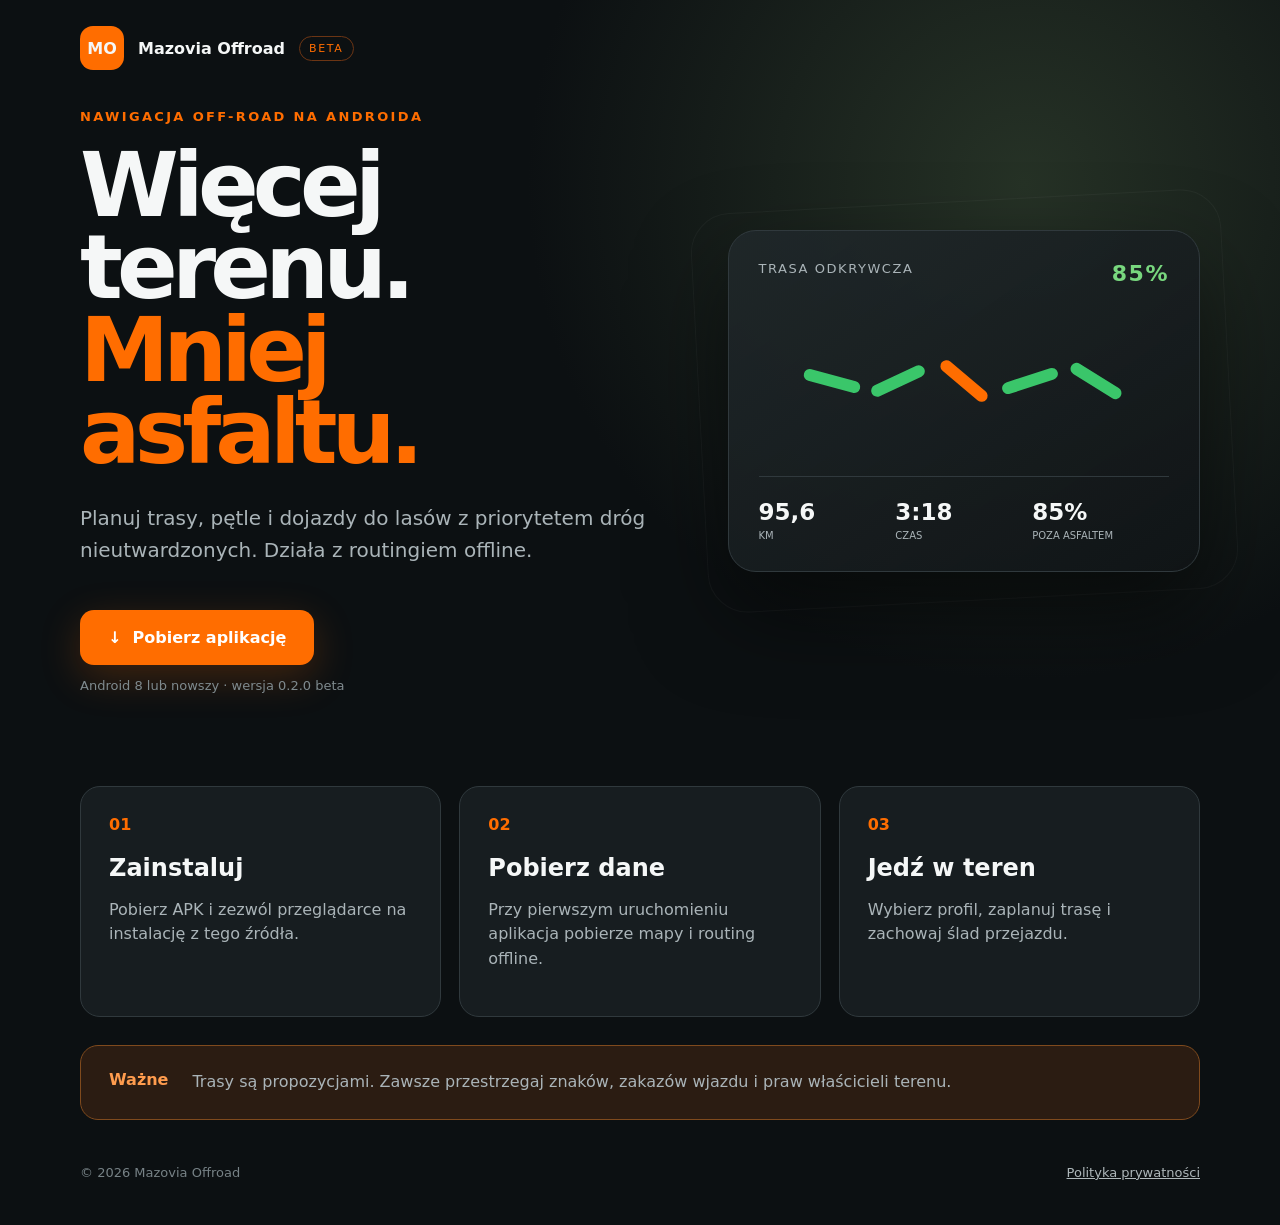
==== index.html @ 42c1bf04 "Publikuj stronę pobierania Mazovia Offroad" ====
<!doctype html>
<html lang="pl">
<head>
  <meta charset="utf-8">
  <meta name="viewport" content="width=device-width,initial-scale=1">
  <meta name="theme-color" content="#121619">
  <meta name="description" content="Mazovia Offroad — nawigacja dla kierowców szukających maksimum terenu.">
  <title>Mazovia Offroad — pobierz na Androida</title>
  <link rel="stylesheet" href="styles.css">
</head>
<body>
  <main>
    <nav><span class="mark">MO</span><strong>Mazovia Offroad</strong><span class="beta">BETA</span></nav>
    <section class="hero">
      <div class="copy">
        <p class="eyebrow">NAWIGACJA OFF-ROAD NA ANDROIDA</p>
        <h1>Więcej terenu.<br><span>Mniej asfaltu.</span></h1>
        <p class="lead">Planuj trasy, pętle i dojazdy do lasów z priorytetem dróg nieutwardzonych. Działa z routingiem offline.</p>
        <a class="download" href="https://github.com/kasparowgaming/mazovia-offroad-download/releases/latest/download/mazovia-offroad.apk">↓&nbsp;&nbsp;Pobierz aplikację</a>
        <p class="meta">Android 8 lub nowszy · wersja 0.2.0 beta</p>
      </div>
      <div class="route-card" aria-label="Podgląd parametrów trasy">
        <div class="route-top"><span>TRASA ODKRYWCZA</span><b>85%</b></div>
        <div class="track"><i></i><i></i><i></i><i></i><i></i></div>
        <div class="numbers"><div><strong>95,6</strong><small>KM</small></div><div><strong>3:18</strong><small>CZAS</small></div><div><strong>85%</strong><small>POZA ASFALTEM</small></div></div>
      </div>
    </section>
    <section class="steps">
      <article><b>01</b><h2>Zainstaluj</h2><p>Pobierz APK i zezwól przeglądarce na instalację z tego źródła.</p></article>
      <article><b>02</b><h2>Pobierz dane</h2><p>Przy pierwszym uruchomieniu aplikacja pobierze mapy i routing offline.</p></article>
      <article><b>03</b><h2>Jedź w teren</h2><p>Wybierz profil, zaplanuj trasę i zachowaj ślad przejazdu.</p></article>
    </section>
    <section class="warning"><strong>Ważne</strong><p>Trasy są propozycjami. Zawsze przestrzegaj znaków, zakazów wjazdu i praw właścicieli terenu.</p></section>
  </main>
  <footer><span>© 2026 Mazovia Offroad</span><a href="privacy.html">Polityka prywatności</a></footer>
</body>
</html>
---- styles.css ----
:root{color-scheme:dark;--bg:#0c1012;--panel:#171d20;--line:#30393d;--orange:#ff6d00;--text:#f5f7f7;--muted:#aab4b8}
*{box-sizing:border-box}body{margin:0;background:radial-gradient(circle at 80% 15%,#263226 0,transparent 34%),var(--bg);color:var(--text);font-family:Inter,system-ui,sans-serif}main,footer{width:min(1120px,calc(100% - 40px));margin:auto}nav{height:96px;display:flex;align-items:center;gap:14px}.mark{display:grid;place-items:center;width:44px;height:44px;border-radius:13px;background:var(--orange);font-weight:900}.beta{font-size:11px;letter-spacing:.15em;color:var(--orange);border:1px solid #6c3514;border-radius:20px;padding:5px 9px}.hero{min-height:600px;display:grid;grid-template-columns:1.1fr .9fr;gap:70px;align-items:center}.eyebrow{color:var(--orange);font-size:13px;font-weight:800;letter-spacing:.18em}h1{font-size:clamp(52px,7vw,92px);line-height:.92;letter-spacing:-.065em;margin:20px 0 28px}h1 span{color:var(--orange)}.lead{max-width:600px;color:var(--muted);font-size:20px;line-height:1.6}.download{display:inline-block;margin-top:24px;padding:18px 28px;border-radius:14px;background:var(--orange);color:white;font-weight:800;text-decoration:none;box-shadow:0 12px 40px #ff6d0038}.meta{color:#7f8a8e;font-size:13px}.route-card{position:relative;padding:30px;border:1px solid var(--line);border-radius:28px;background:linear-gradient(145deg,#20282bdd,#101416ee);box-shadow:0 40px 90px #0008}.route-card:before{content:"";position:absolute;inset:-30px;border:1px solid #ffffff0a;border-radius:40px;transform:rotate(-3deg);z-index:-1}.route-top{display:flex;justify-content:space-between;color:var(--muted);font-size:13px;letter-spacing:.12em}.route-top b{color:#78d77e;font-size:22px}.track{height:190px;display:flex;align-items:center;justify-content:center;gap:8px}.track i{display:block;height:12px;width:58px;background:#3ac66a;border-radius:8px;transform:rotate(var(--r,15deg))}.track i:nth-child(2){--r:-25deg}.track i:nth-child(3){--r:40deg;background:var(--orange)}.track i:nth-child(4){--r:-18deg}.track i:nth-child(5){--r:32deg}.numbers{display:grid;grid-template-columns:repeat(3,1fr);border-top:1px solid var(--line);padding-top:22px}.numbers div{display:flex;flex-direction:column}.numbers strong{font-size:23px}.numbers small{color:var(--muted);font-size:10px;margin-top:5px}.steps{display:grid;grid-template-columns:repeat(3,1fr);gap:18px;margin:80px 0 28px}.steps article{padding:28px;border:1px solid var(--line);border-radius:20px;background:var(--panel)}.steps b{color:var(--orange)}.steps h2{margin:20px 0 8px}.steps p,.warning p{color:var(--muted);line-height:1.55}.warning{display:flex;gap:24px;padding:24px 28px;border:1px solid #7f4a1d;border-radius:18px;background:#2b1c12}.warning strong{color:#ff9c4e}.warning p{margin:0}footer{display:flex;justify-content:space-between;padding:45px 0;color:#778286;font-size:13px}footer a{color:#aeb7ba}@media(max-width:760px){main,footer{width:min(100% - 28px,600px)}nav{height:78px}.hero{grid-template-columns:1fr;gap:40px;padding:55px 0}.route-card{order:-1}h1{font-size:56px}.lead{font-size:17px}.download{display:block;text-align:center}.steps{grid-template-columns:1fr;margin-top:35px}.warning{display:block}footer{gap:20px;flex-direction:column}.numbers strong{font-size:19px}}
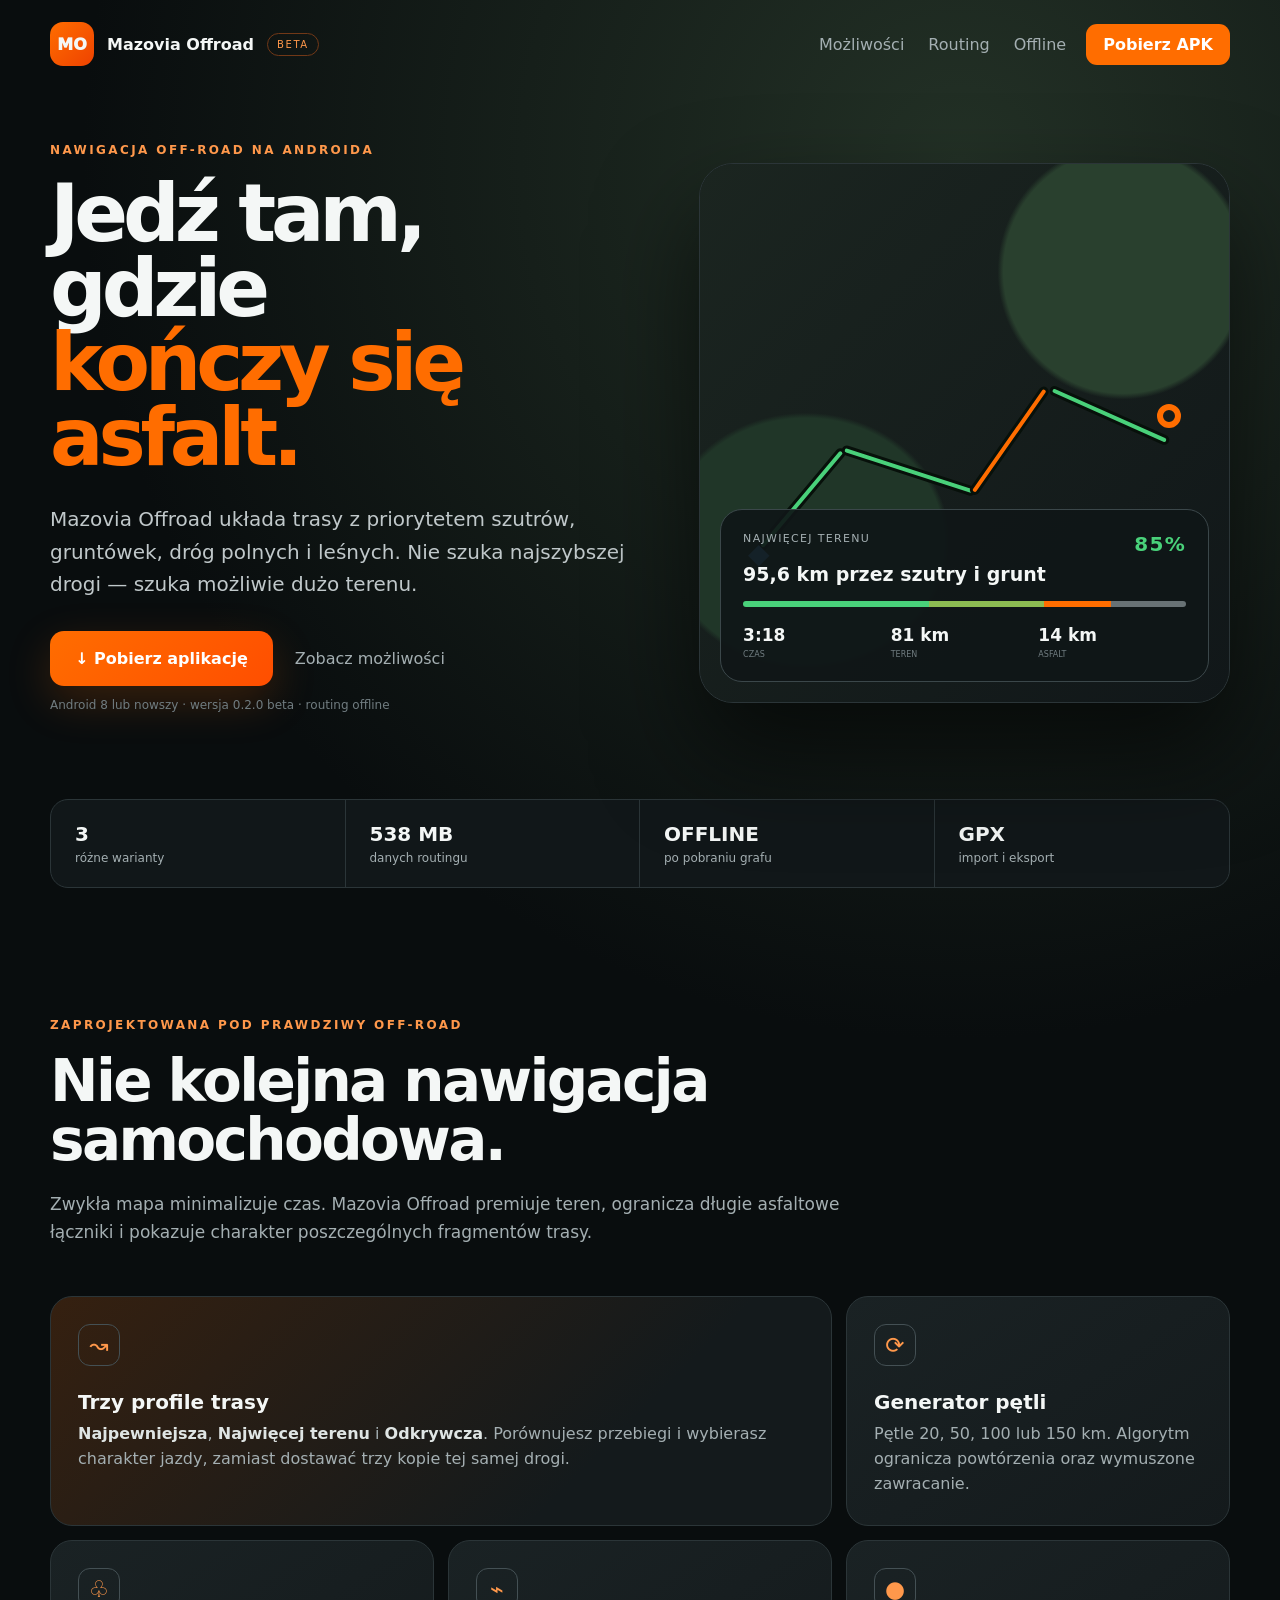
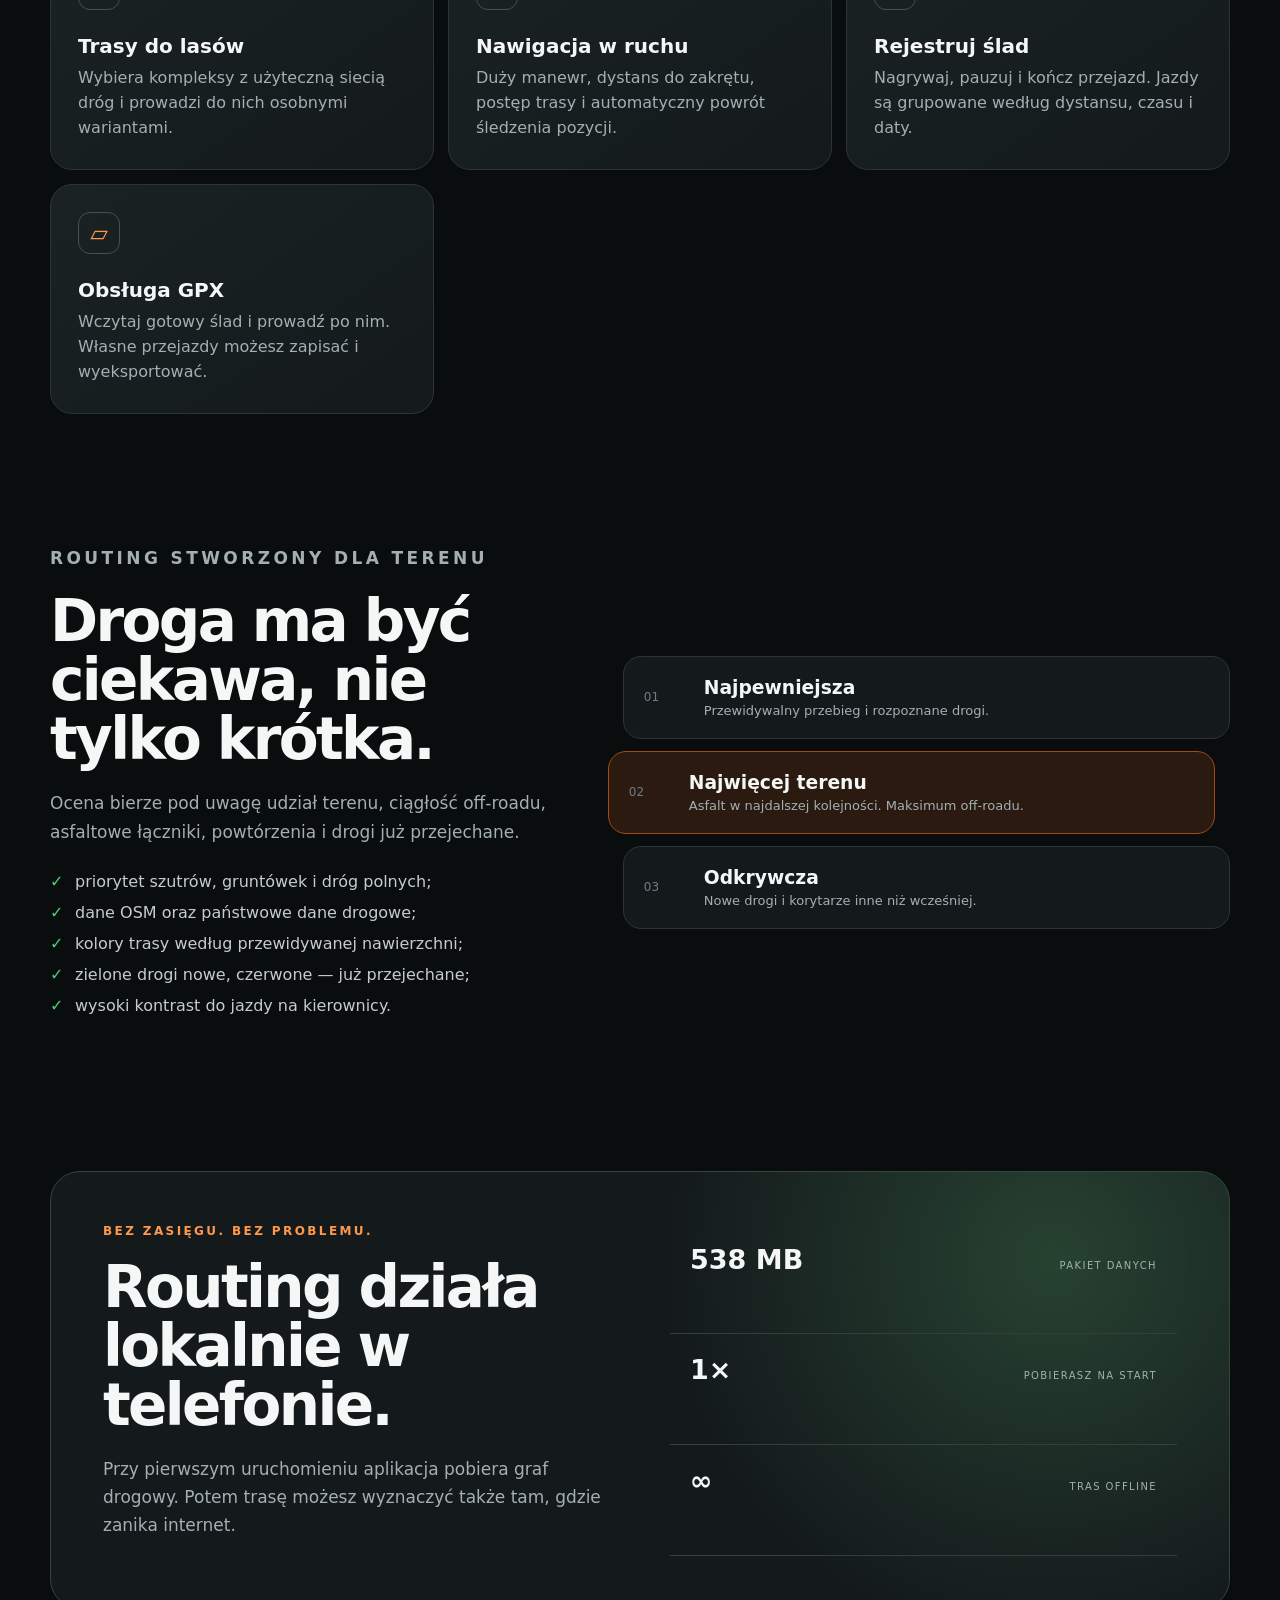
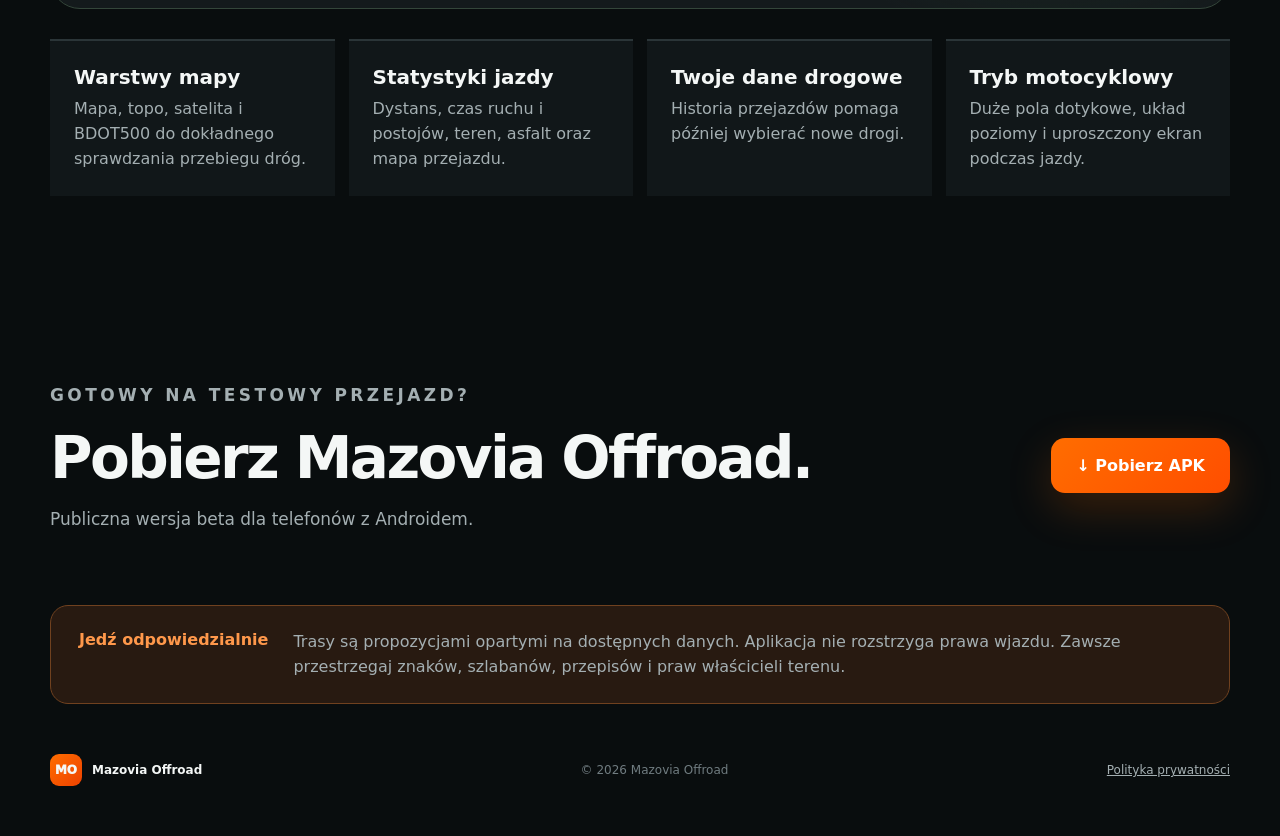
==== commit ca86402e: "Expand app feature landing page" ====
--- a/index.html
+++ b/index.html
@@ -3,35 +3,60 @@
 <head>
   <meta charset="utf-8">
   <meta name="viewport" content="width=device-width,initial-scale=1">
-  <meta name="theme-color" content="#121619">
-  <meta name="description" content="Mazovia Offroad — nawigacja dla kierowców szukających maksimum terenu.">
-  <title>Mazovia Offroad — pobierz na Androida</title>
+  <meta name="theme-color" content="#090d0e">
+  <meta name="description" content="Mazovia Offroad — nawigacja terenowa na Androida. Pętle, trasy do lasów, routing offline, GPX i rejestrowanie przejazdów.">
+  <meta property="og:title" content="Mazovia Offroad — więcej terenu, mniej asfaltu">
+  <meta property="og:description" content="Planuj maksymalnie terenowe trasy, pętle i dojazdy do lasów. Nawigacja offline na Androida.">
+  <title>Mazovia Offroad — nawigacja terenowa</title>
   <link rel="stylesheet" href="styles.css">
 </head>
 <body>
-  <main>
-    <nav><span class="mark">MO</span><strong>Mazovia Offroad</strong><span class="beta">BETA</span></nav>
+  <header class="topbar">
+    <a class="brand" href="#start"><span class="mark">MO</span><strong>Mazovia Offroad</strong><span class="beta">BETA</span></a>
+    <nav><a href="#funkcje">Możliwości</a><a href="#routing">Routing</a><a href="#offline">Offline</a></nav>
+    <a class="mini" href="https://github.com/kasparowgaming/mazovia-offroad-download/releases/latest/download/mazovia-offroad.apk">Pobierz APK</a>
+  </header>
+
+  <main id="start">
     <section class="hero">
-      <div class="copy">
+      <div>
         <p class="eyebrow">NAWIGACJA OFF-ROAD NA ANDROIDA</p>
-        <h1>Więcej terenu.<br><span>Mniej asfaltu.</span></h1>
-        <p class="lead">Planuj trasy, pętle i dojazdy do lasów z priorytetem dróg nieutwardzonych. Działa z routingiem offline.</p>
-        <a class="download" href="https://github.com/kasparowgaming/mazovia-offroad-download/releases/latest/download/mazovia-offroad.apk">↓&nbsp;&nbsp;Pobierz aplikację</a>
-        <p class="meta">Android 8 lub nowszy · wersja 0.2.0 beta</p>
+        <h1>Jedź tam, gdzie<br><span>kończy się asfalt.</span></h1>
+        <p class="lead">Mazovia Offroad układa trasy z priorytetem szutrów, gruntówek, dróg polnych i leśnych. Nie szuka najszybszej drogi — szuka możliwie dużo terenu.</p>
+        <div class="actions"><a class="download" href="https://github.com/kasparowgaming/mazovia-offroad-download/releases/latest/download/mazovia-offroad.apk">↓ Pobierz aplikację</a><a class="ghost" href="#funkcje">Zobacz możliwości</a></div>
+        <p class="meta">Android 8 lub nowszy · wersja 0.2.0 beta · routing offline</p>
       </div>
-      <div class="route-card" aria-label="Podgląd parametrów trasy">
-        <div class="route-top"><span>TRASA ODKRYWCZA</span><b>85%</b></div>
-        <div class="track"><i></i><i></i><i></i><i></i><i></i></div>
-        <div class="numbers"><div><strong>95,6</strong><small>KM</small></div><div><strong>3:18</strong><small>CZAS</small></div><div><strong>85%</strong><small>POZA ASFALTEM</small></div></div>
+      <div class="demo" aria-label="Przykład trasy terenowej">
+        <div class="map"><i class="road a"></i><i class="road b"></i><i class="road c"></i><i class="road d"></i><span class="pin">◆</span><span class="goal"></span></div>
+        <div class="route-card"><div class="route-head"><span>NAJWIĘCEJ TERENU</span><b>85%</b></div><h3>95,6 km przez szutry i grunt</h3><div class="surface"><i></i><i></i><i></i><i></i></div><div class="numbers"><div><b>3:18</b><small>CZAS</small></div><div><b>81 km</b><small>TEREN</small></div><div><b>14 km</b><small>ASFALT</small></div></div></div>
       </div>
     </section>
-    <section class="steps">
-      <article><b>01</b><h2>Zainstaluj</h2><p>Pobierz APK i zezwól przeglądarce na instalację z tego źródła.</p></article>
-      <article><b>02</b><h2>Pobierz dane</h2><p>Przy pierwszym uruchomieniu aplikacja pobierze mapy i routing offline.</p></article>
-      <article><b>03</b><h2>Jedź w teren</h2><p>Wybierz profil, zaplanuj trasę i zachowaj ślad przejazdu.</p></article>
+
+    <section class="proof"><span><b>3</b> różne warianty</span><span><b>538 MB</b> danych routingu</span><span><b>OFFLINE</b> po pobraniu grafu</span><span><b>GPX</b> import i eksport</span></section>
+
+    <section class="intro" id="funkcje"><p class="eyebrow">ZAPROJEKTOWANA POD PRAWDZIWY OFF-ROAD</p><h2>Nie kolejna nawigacja samochodowa.</h2><p>Zwykła mapa minimalizuje czas. Mazovia Offroad premiuje teren, ogranicza długie asfaltowe łączniki i pokazuje charakter poszczególnych fragmentów trasy.</p></section>
+
+    <section class="features">
+      <article class="wide"><span class="icon">↝</span><h3>Trzy profile trasy</h3><p><b>Najpewniejsza</b>, <b>Najwięcej terenu</b> i <b>Odkrywcza</b>. Porównujesz przebiegi i wybierasz charakter jazdy, zamiast dostawać trzy kopie tej samej drogi.</p></article>
+      <article><span class="icon">⟳</span><h3>Generator pętli</h3><p>Pętle 20, 50, 100 lub 150 km. Algorytm ogranicza powtórzenia oraz wymuszone zawracanie.</p></article>
+      <article><span class="icon">♧</span><h3>Trasy do lasów</h3><p>Wybiera kompleksy z użyteczną siecią dróg i prowadzi do nich osobnymi wariantami.</p></article>
+      <article><span class="icon">⌁</span><h3>Nawigacja w ruchu</h3><p>Duży manewr, dystans do zakrętu, postęp trasy i automatyczny powrót śledzenia pozycji.</p></article>
+      <article><span class="icon">●</span><h3>Rejestruj ślad</h3><p>Nagrywaj, pauzuj i kończ przejazd. Jazdy są grupowane według dystansu, czasu i daty.</p></article>
+      <article><span class="icon">▱</span><h3>Obsługa GPX</h3><p>Wczytaj gotowy ślad i prowadź po nim. Własne przejazdy możesz zapisać i wyeksportować.</p></article>
     </section>
-    <section class="warning"><strong>Ważne</strong><p>Trasy są propozycjami. Zawsze przestrzegaj znaków, zakazów wjazdu i praw właścicieli terenu.</p></section>
+
+    <section class="routing" id="routing">
+      <div><p class="eyebrow">ROUTING STWORZONY DLA TERENU</p><h2>Droga ma być ciekawa, nie tylko krótka.</h2><p>Ocena bierze pod uwagę udział terenu, ciągłość off-roadu, asfaltowe łączniki, powtórzenia i drogi już przejechane.</p><ul><li>priorytet szutrów, gruntówek i dróg polnych;</li><li>dane OSM oraz państwowe dane drogowe;</li><li>kolory trasy według przewidywanej nawierzchni;</li><li>zielone drogi nowe, czerwone — już przejechane;</li><li>wysoki kontrast do jazdy na kierownicy.</li></ul></div>
+      <div class="profiles"><article><span>01</span><div><h3>Najpewniejsza</h3><p>Przewidywalny przebieg i rozpoznane drogi.</p></div></article><article class="active"><span>02</span><div><h3>Najwięcej terenu</h3><p>Asfalt w najdalszej kolejności. Maksimum off-roadu.</p></div></article><article><span>03</span><div><h3>Odkrywcza</h3><p>Nowe drogi i korytarze inne niż wcześniej.</p></div></article></div>
+    </section>
+
+    <section class="offline" id="offline"><div><p class="eyebrow">BEZ ZASIĘGU. BEZ PROBLEMU.</p><h2>Routing działa lokalnie w telefonie.</h2><p>Przy pierwszym uruchomieniu aplikacja pobiera graf drogowy. Potem trasę możesz wyznaczyć także tam, gdzie zanika internet.</p></div><div class="stats"><span><b>538 MB</b><small>PAKIET DANYCH</small></span><span><b>1×</b><small>POBIERASZ NA START</small></span><span><b>∞</b><small>TRAS OFFLINE</small></span></div></section>
+
+    <section class="extras"><article><h3>Warstwy mapy</h3><p>Mapa, topo, satelita i BDOT500 do dokładnego sprawdzania przebiegu dróg.</p></article><article><h3>Statystyki jazdy</h3><p>Dystans, czas ruchu i postojów, teren, asfalt oraz mapa przejazdu.</p></article><article><h3>Twoje dane drogowe</h3><p>Historia przejazdów pomaga później wybierać nowe drogi.</p></article><article><h3>Tryb motocyklowy</h3><p>Duże pola dotykowe, układ poziomy i uproszczony ekran podczas jazdy.</p></article></section>
+
+    <section class="install"><div><p class="eyebrow">GOTOWY NA TESTOWY PRZEJAZD?</p><h2>Pobierz Mazovia Offroad.</h2><p>Publiczna wersja beta dla telefonów z Androidem.</p></div><a class="download" href="https://github.com/kasparowgaming/mazovia-offroad-download/releases/latest/download/mazovia-offroad.apk">↓ Pobierz APK</a></section>
+    <section class="warning"><strong>Jedź odpowiedzialnie</strong><p>Trasy są propozycjami opartymi na dostępnych danych. Aplikacja nie rozstrzyga prawa wjazdu. Zawsze przestrzegaj znaków, szlabanów, przepisów i praw właścicieli terenu.</p></section>
   </main>
-  <footer><span>© 2026 Mazovia Offroad</span><a href="privacy.html">Polityka prywatności</a></footer>
+  <footer><div><span class="mark small">MO</span><strong>Mazovia Offroad</strong></div><span>© 2026 Mazovia Offroad</span><a href="privacy.html">Polityka prywatności</a></footer>
 </body>
 </html>
--- a/styles.css
+++ b/styles.css
@@ -1,2 +1,3 @@
-:root{color-scheme:dark;--bg:#0c1012;--panel:#171d20;--line:#30393d;--orange:#ff6d00;--text:#f5f7f7;--muted:#aab4b8}
-*{box-sizing:border-box}body{margin:0;background:radial-gradient(circle at 80% 15%,#263226 0,transparent 34%),var(--bg);color:var(--text);font-family:Inter,system-ui,sans-serif}main,footer{width:min(1120px,calc(100% - 40px));margin:auto}nav{height:96px;display:flex;align-items:center;gap:14px}.mark{display:grid;place-items:center;width:44px;height:44px;border-radius:13px;background:var(--orange);font-weight:900}.beta{font-size:11px;letter-spacing:.15em;color:var(--orange);border:1px solid #6c3514;border-radius:20px;padding:5px 9px}.hero{min-height:600px;display:grid;grid-template-columns:1.1fr .9fr;gap:70px;align-items:center}.eyebrow{color:var(--orange);font-size:13px;font-weight:800;letter-spacing:.18em}h1{font-size:clamp(52px,7vw,92px);line-height:.92;letter-spacing:-.065em;margin:20px 0 28px}h1 span{color:var(--orange)}.lead{max-width:600px;color:var(--muted);font-size:20px;line-height:1.6}.download{display:inline-block;margin-top:24px;padding:18px 28px;border-radius:14px;background:var(--orange);color:white;font-weight:800;text-decoration:none;box-shadow:0 12px 40px #ff6d0038}.meta{color:#7f8a8e;font-size:13px}.route-card{position:relative;padding:30px;border:1px solid var(--line);border-radius:28px;background:linear-gradient(145deg,#20282bdd,#101416ee);box-shadow:0 40px 90px #0008}.route-card:before{content:"";position:absolute;inset:-30px;border:1px solid #ffffff0a;border-radius:40px;transform:rotate(-3deg);z-index:-1}.route-top{display:flex;justify-content:space-between;color:var(--muted);font-size:13px;letter-spacing:.12em}.route-top b{color:#78d77e;font-size:22px}.track{height:190px;display:flex;align-items:center;justify-content:center;gap:8px}.track i{display:block;height:12px;width:58px;background:#3ac66a;border-radius:8px;transform:rotate(var(--r,15deg))}.track i:nth-child(2){--r:-25deg}.track i:nth-child(3){--r:40deg;background:var(--orange)}.track i:nth-child(4){--r:-18deg}.track i:nth-child(5){--r:32deg}.numbers{display:grid;grid-template-columns:repeat(3,1fr);border-top:1px solid var(--line);padding-top:22px}.numbers div{display:flex;flex-direction:column}.numbers strong{font-size:23px}.numbers small{color:var(--muted);font-size:10px;margin-top:5px}.steps{display:grid;grid-template-columns:repeat(3,1fr);gap:18px;margin:80px 0 28px}.steps article{padding:28px;border:1px solid var(--line);border-radius:20px;background:var(--panel)}.steps b{color:var(--orange)}.steps h2{margin:20px 0 8px}.steps p,.warning p{color:var(--muted);line-height:1.55}.warning{display:flex;gap:24px;padding:24px 28px;border:1px solid #7f4a1d;border-radius:18px;background:#2b1c12}.warning strong{color:#ff9c4e}.warning p{margin:0}footer{display:flex;justify-content:space-between;padding:45px 0;color:#778286;font-size:13px}footer a{color:#aeb7ba}@media(max-width:760px){main,footer{width:min(100% - 28px,600px)}nav{height:78px}.hero{grid-template-columns:1fr;gap:40px;padding:55px 0}.route-card{order:-1}h1{font-size:56px}.lead{font-size:17px}.download{display:block;text-align:center}.steps{grid-template-columns:1fr;margin-top:35px}.warning{display:block}footer{gap:20px;flex-direction:column}.numbers strong{font-size:19px}}
+:root{color-scheme:dark;--bg:#090d0e;--panel:#141a1c;--panel2:#1a2224;--line:#2b3538;--orange:#ff6d00;--orange2:#ff984b;--green:#49d17a;--text:#f4f7f6;--muted:#a4afb2;--dim:#707c80}*{box-sizing:border-box}html{scroll-behavior:smooth}body{margin:0;background:radial-gradient(circle at 75% 4%,#233126 0,transparent 22%),var(--bg);color:var(--text);font-family:Inter,system-ui,sans-serif}.topbar,main,footer{width:min(1180px,calc(100% - 40px));margin:auto}.topbar{height:88px;display:flex;align-items:center;gap:20px}.brand{display:flex;align-items:center;gap:13px;color:var(--text);text-decoration:none}.mark{display:grid;place-items:center;width:44px;height:44px;border-radius:13px;background:linear-gradient(135deg,var(--orange),#ee4200);font-weight:950}.small{width:32px;height:32px;border-radius:9px;font-size:12px}.beta{font-size:10px;letter-spacing:.16em;color:var(--orange2);border:1px solid #713817;border-radius:20px;padding:5px 9px}.topbar nav{display:flex;gap:24px;margin-left:auto}.topbar nav a,.ghost{color:var(--muted);text-decoration:none}.topbar nav a:hover,.ghost:hover{color:var(--text)}.mini{color:white;text-decoration:none;background:var(--orange);padding:11px 17px;border-radius:11px;font-weight:750}.hero{min-height:690px;display:grid;grid-template-columns:1.04fr .96fr;gap:74px;align-items:center;padding:55px 0 75px}.eyebrow{color:var(--orange2);font-size:12px;font-weight:850;letter-spacing:.2em;margin:0 0 20px}h1{font-size:clamp(52px,6.2vw,82px);line-height:.94;letter-spacing:-.065em;margin:0 0 28px}h1 span{color:var(--orange)}.lead{color:#c0c8ca;font-size:20px;line-height:1.62;max-width:650px}.actions{display:flex;align-items:center;gap:22px;margin-top:30px}.download{display:inline-flex;align-items:center;justify-content:center;padding:18px 25px;border-radius:14px;background:linear-gradient(135deg,var(--orange),#ff4e00);color:#fff;font-weight:850;text-decoration:none;box-shadow:0 15px 45px #ff6d0033}.download:hover,.mini:hover{filter:brightness(1.1)}.meta{color:var(--dim);font-size:12px}.demo{position:relative;height:540px;border:1px solid var(--line);border-radius:34px;background:#151c1b;overflow:hidden;box-shadow:0 50px 100px #0009}.map{position:absolute;inset:0;background:radial-gradient(ellipse at 80% 20%,#29402e 0 20%,transparent 21%),radial-gradient(ellipse at 20% 70%,#203628 0 23%,transparent 24%),linear-gradient(135deg,#1b2520,#111719)}.road{position:absolute;height:10px;border:3px solid #07100a;background:var(--green);border-radius:10px;transform-origin:left}.road.a{width:130px;left:60px;top:380px;transform:rotate(-50deg)}.road.b{width:140px;left:142px;top:280px;transform:rotate(18deg)}.road.c{width:130px;left:272px;top:325px;transform:rotate(-55deg);background:var(--orange)}.road.d{width:130px;left:350px;top:220px;transform:rotate(24deg)}.pin{position:absolute;left:48px;top:373px;color:#51a9ff;font-size:28px}.goal{position:absolute;right:48px;top:240px;width:24px;height:24px;border:6px solid var(--orange);border-radius:50%}.route-card{position:absolute;left:20px;right:20px;bottom:20px;padding:22px;border:1px solid #3b474a;border-radius:22px;background:#101617ec}.route-head{display:flex;justify-content:space-between;color:var(--muted);font-size:11px;letter-spacing:.12em}.route-head b{color:var(--green);font-size:20px}.route-card h3{margin:7px 0 16px;font-size:19px}.surface{display:flex;height:6px;border-radius:8px;overflow:hidden;margin-bottom:18px}.surface i{width:42%;background:var(--green)}.surface i:nth-child(2){width:26%;background:#8cbc52}.surface i:nth-child(3){width:15%;background:var(--orange)}.surface i:nth-child(4){width:17%;background:#687275}.numbers{display:grid;grid-template-columns:repeat(3,1fr)}.numbers div{display:flex;flex-direction:column}.numbers b{font-size:17px}.numbers small{font-size:8px;color:var(--dim);margin-top:5px}.proof{display:grid;grid-template-columns:repeat(4,1fr);border:1px solid var(--line);border-radius:18px;background:#111719;margin-bottom:130px}.proof span{display:flex;flex-direction:column;gap:5px;padding:22px 24px;color:var(--muted);font-size:12px;border-right:1px solid var(--line)}.proof span:last-child{border:0}.proof b{color:var(--text);font-size:20px}.intro{max-width:820px;margin-bottom:50px}.intro h2,.routing h2,.offline h2,.install h2{font-size:clamp(34px,5vw,58px);line-height:1.02;letter-spacing:-.045em;margin:0 0 20px}.intro>p:last-child,.routing>div>p,.offline>div>p:last-child,.install p{color:var(--muted);font-size:17px;line-height:1.65}.features{display:grid;grid-template-columns:repeat(3,1fr);gap:14px;margin-bottom:130px}.features article{min-height:230px;padding:27px;border:1px solid var(--line);border-radius:22px;background:linear-gradient(145deg,var(--panel2),var(--panel))}.features article.wide{grid-column:span 2;background:linear-gradient(135deg,#352010,var(--panel) 70%)}.icon{display:grid;place-items:center;width:42px;height:42px;border:1px solid #445054;border-radius:12px;color:var(--orange2);font-size:23px}.features h3,.extras h3{font-size:20px;margin:24px 0 8px}.features p,.extras p{color:var(--muted);line-height:1.55;margin:0}.features p b{color:#dfe5e4}.routing{display:grid;grid-template-columns:.9fr 1.1fr;gap:76px;align-items:center;margin-bottom:130px}.routing ul{list-style:none;padding:0;margin:26px 0;display:grid;gap:12px;color:#c5ccce}.routing li{padding-left:25px;position:relative}.routing li:before{content:"✓";position:absolute;left:0;color:var(--green)}.profiles{display:grid;gap:12px}.profiles article{display:grid;grid-template-columns:42px 1fr;gap:18px;align-items:center;padding:20px;border:1px solid var(--line);border-radius:18px;background:var(--panel)}.profiles article.active{border-color:#a74a12;background:#2a1a10;transform:translateX(-15px)}.profiles span{color:var(--dim);font-size:12px}.profiles h3{margin:0 0 5px}.profiles p{margin:0;color:var(--muted);font-size:13px}.offline{display:grid;grid-template-columns:1fr 1fr;gap:60px;padding:52px;border:1px solid #34463a;border-radius:30px;background:radial-gradient(circle at 85% 20%,#274231 0,transparent 36%),var(--panel);margin-bottom:30px}.stats{display:grid}.stats span{display:flex;align-items:baseline;justify-content:space-between;padding:20px;border-bottom:1px solid #324039}.stats b{font-size:27px}.stats small{color:var(--muted);font-size:10px;letter-spacing:.14em}.extras{display:grid;grid-template-columns:repeat(4,1fr);gap:14px;margin:30px 0 130px}.extras article{padding:24px;border-top:2px solid var(--line);background:#111719}.extras h3{margin-top:0}.install{display:flex;align-items:center;justify-content:space-between;gap:50px;padding:55px 0}.install h2{margin-bottom:10px}.warning{display:flex;gap:25px;padding:24px 28px;border:1px solid #70411f;border-radius:18px;background:#281a11}.warning strong{color:var(--orange2);white-space:nowrap}.warning p{margin:0;color:var(--muted);line-height:1.55}footer{display:flex;align-items:center;justify-content:space-between;padding:50px 0;color:var(--dim);font-size:12px}footer div{display:flex;align-items:center;gap:10px;color:var(--text)}footer a{color:var(--muted)}
+@media(max-width:900px){.topbar nav{display:none}.mini{margin-left:auto}.hero{grid-template-columns:1fr}.proof{grid-template-columns:1fr 1fr}.proof span:nth-child(2){border-right:0}.features{grid-template-columns:1fr 1fr}.routing,.offline{grid-template-columns:1fr}.extras{grid-template-columns:1fr 1fr}.install{align-items:flex-start;flex-direction:column}}
+@media(max-width:600px){.topbar,main,footer{width:min(100% - 26px,560px)}.brand strong{font-size:14px}.beta{display:none}.mini{font-size:12px;padding:10px}.hero{min-height:auto;padding:55px 0}.hero h1{font-size:48px}.lead{font-size:17px}.actions{align-items:stretch;flex-direction:column}.ghost{text-align:center}.demo{height:465px}.road.c{left:210px}.road.d{left:285px}.proof{margin-bottom:90px}.features{grid-template-columns:1fr;margin-bottom:90px}.features article.wide{grid-column:auto}.routing{margin-bottom:90px}.profiles article.active{transform:none}.offline{padding:28px}.extras{grid-template-columns:1fr;margin-bottom:90px}.install,.install .download{width:100%}.warning{display:block}.warning strong{display:block;margin-bottom:10px}footer{align-items:flex-start;gap:20px;flex-direction:column}.numbers b{font-size:15px}}
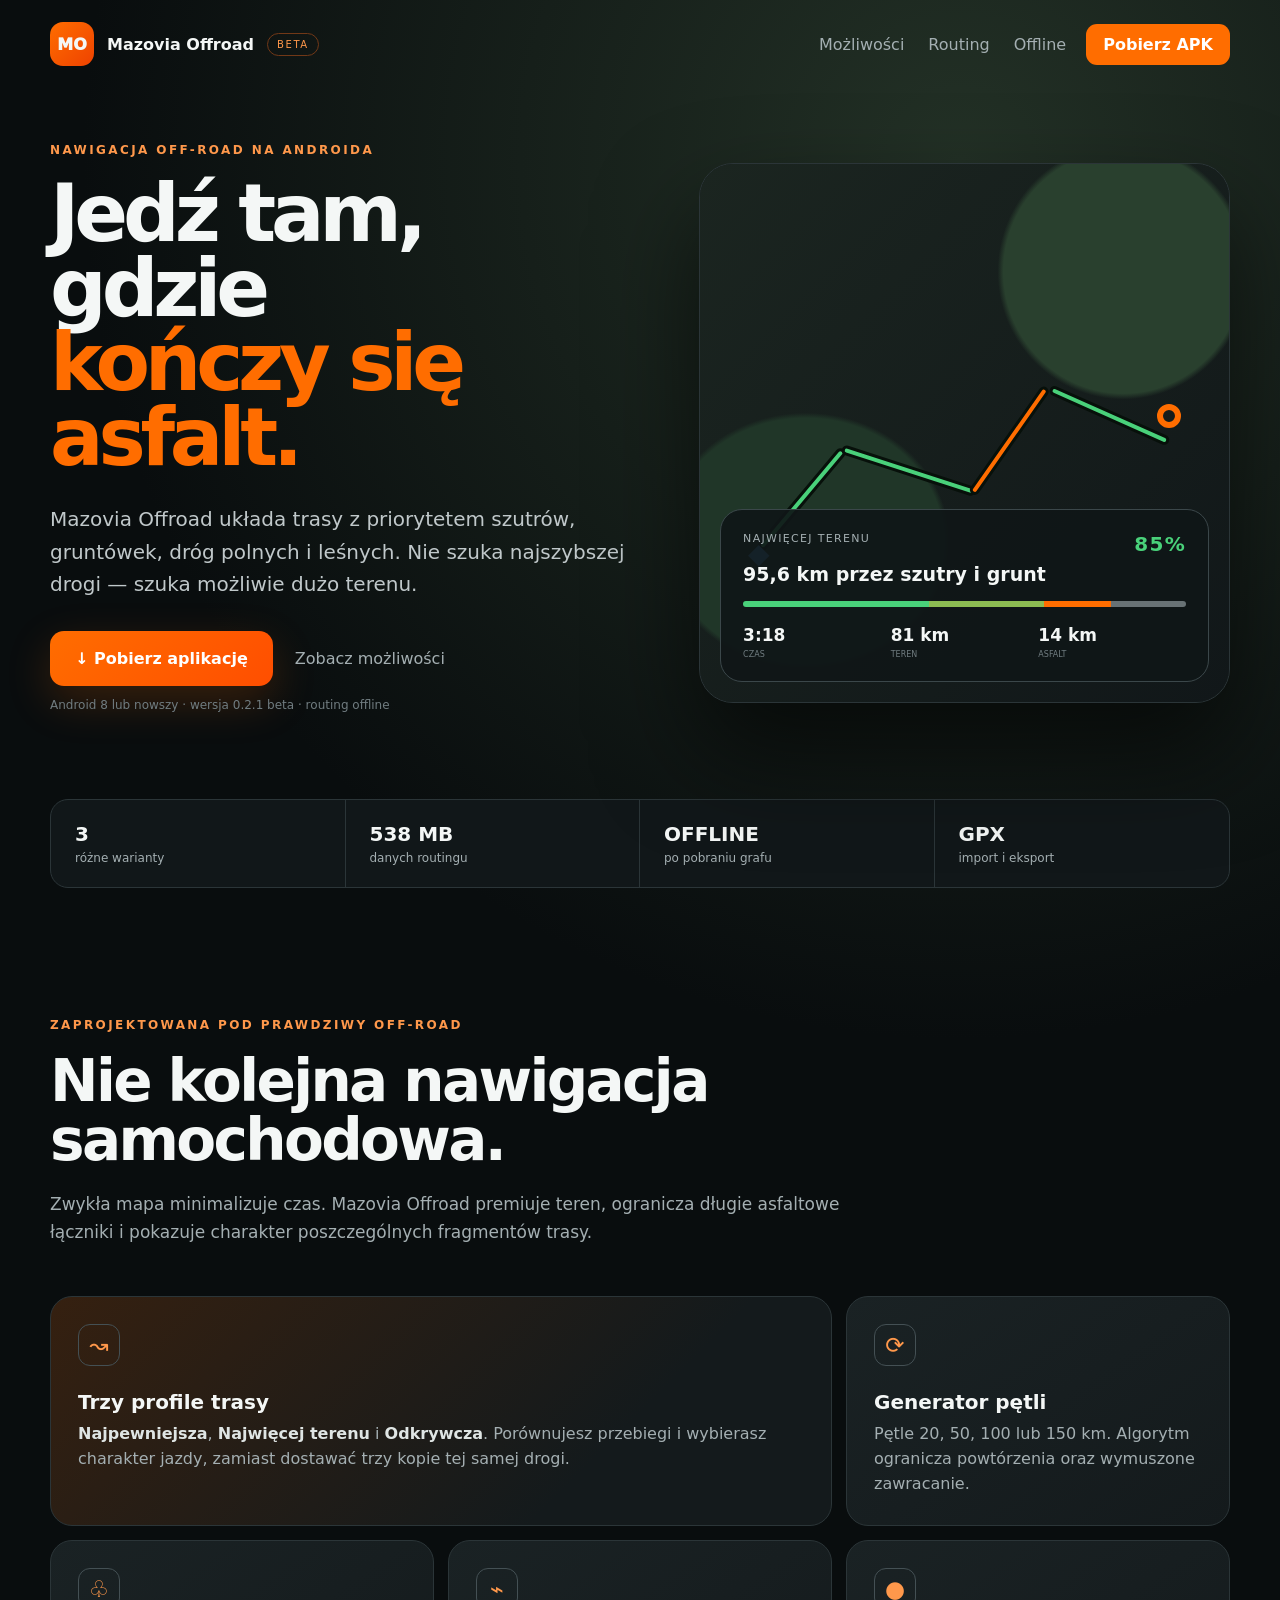
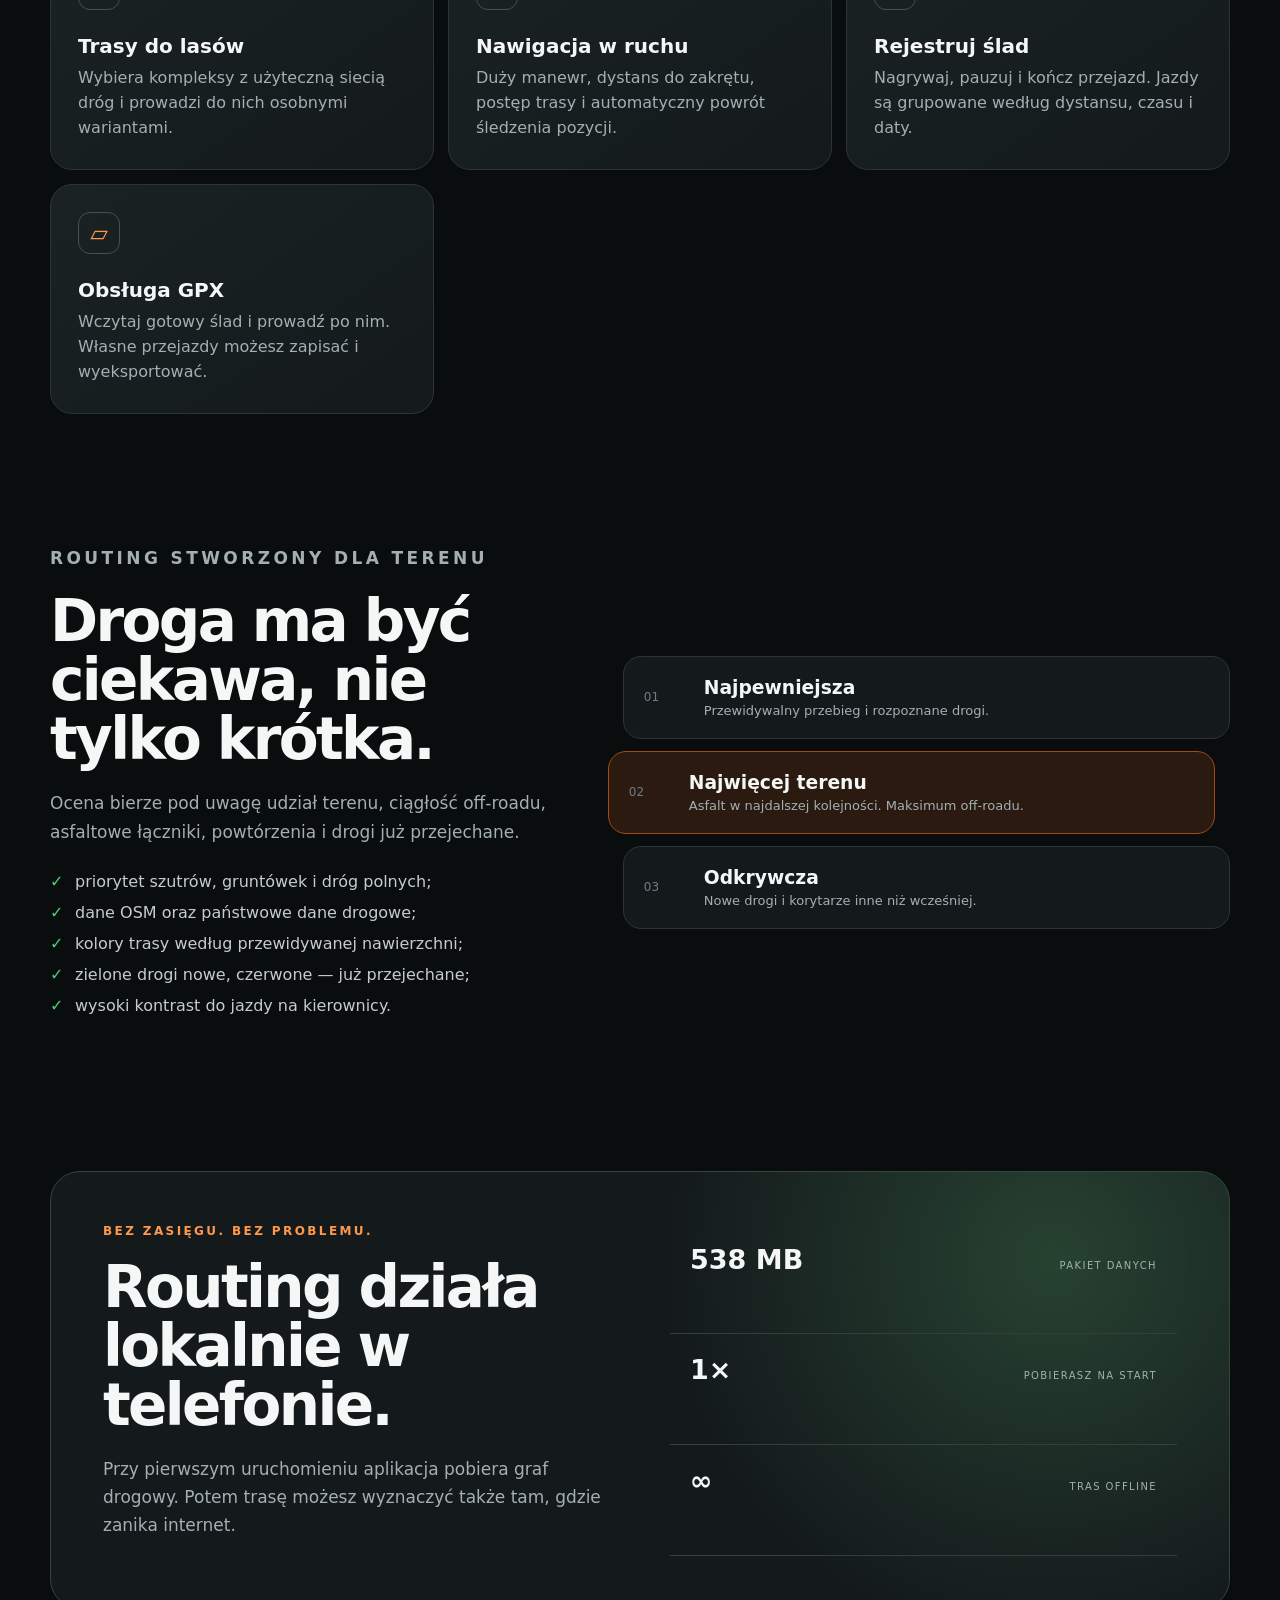
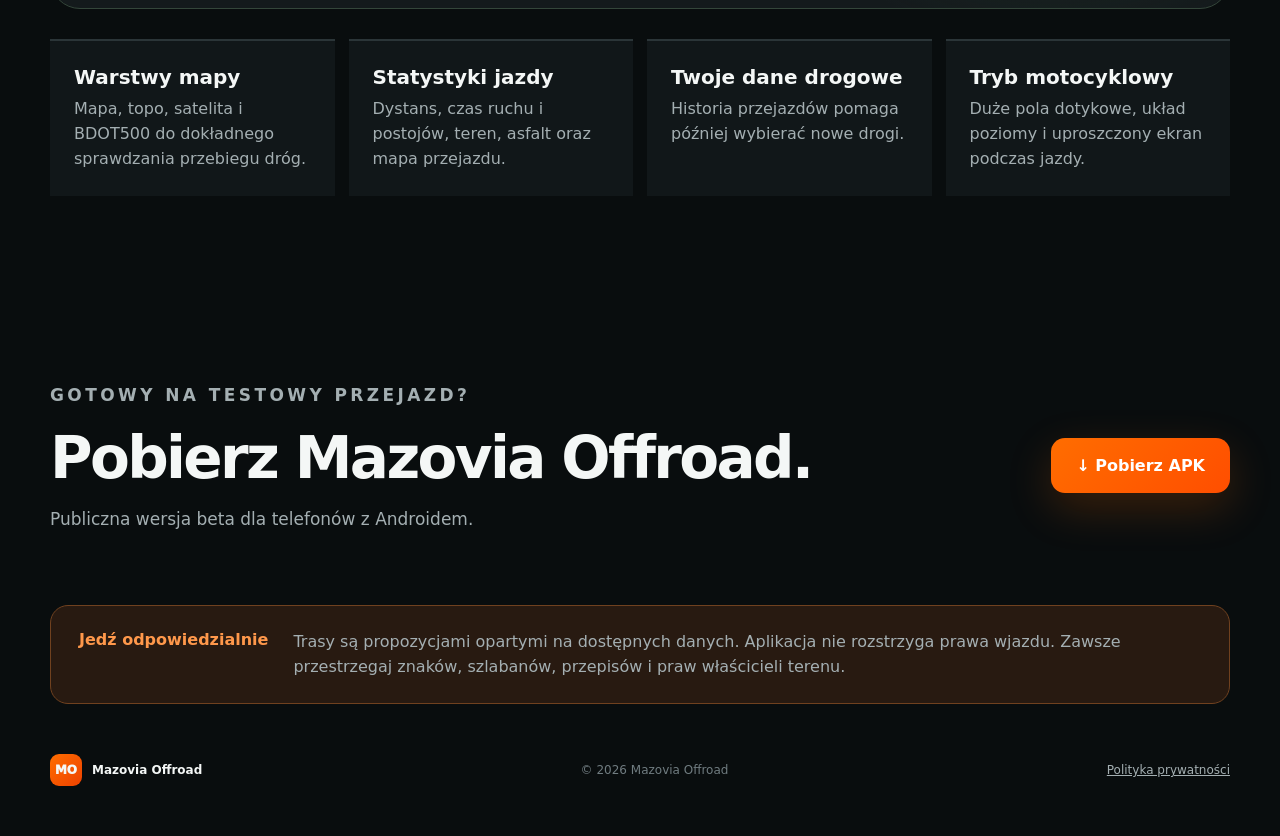
==== commit 26816d0c: "Publish app version 0.2.1 beta" ====
--- a/index.html
+++ b/index.html
@@ -8,7 +8,7 @@
   <meta property="og:title" content="Mazovia Offroad — więcej terenu, mniej asfaltu">
   <meta property="og:description" content="Planuj maksymalnie terenowe trasy, pętle i dojazdy do lasów. Nawigacja offline na Androida.">
   <title>Mazovia Offroad — nawigacja terenowa</title>
-  <link rel="stylesheet" href="styles.css">
+  <link rel="stylesheet" href="styles.css?v=20260905-2">
 </head>
 <body>
   <header class="topbar">
@@ -24,7 +24,7 @@
         <h1>Jedź tam, gdzie<br><span>kończy się asfalt.</span></h1>
         <p class="lead">Mazovia Offroad układa trasy z priorytetem szutrów, gruntówek, dróg polnych i leśnych. Nie szuka najszybszej drogi — szuka możliwie dużo terenu.</p>
         <div class="actions"><a class="download" href="https://github.com/kasparowgaming/mazovia-offroad-download/releases/latest/download/mazovia-offroad.apk">↓ Pobierz aplikację</a><a class="ghost" href="#funkcje">Zobacz możliwości</a></div>
-        <p class="meta">Android 8 lub nowszy · wersja 0.2.0 beta · routing offline</p>
+        <p class="meta">Android 8 lub nowszy · wersja 0.2.1 beta · routing offline</p>
       </div>
       <div class="demo" aria-label="Przykład trasy terenowej">
         <div class="map"><i class="road a"></i><i class="road b"></i><i class="road c"></i><i class="road d"></i><span class="pin">◆</span><span class="goal"></span></div>
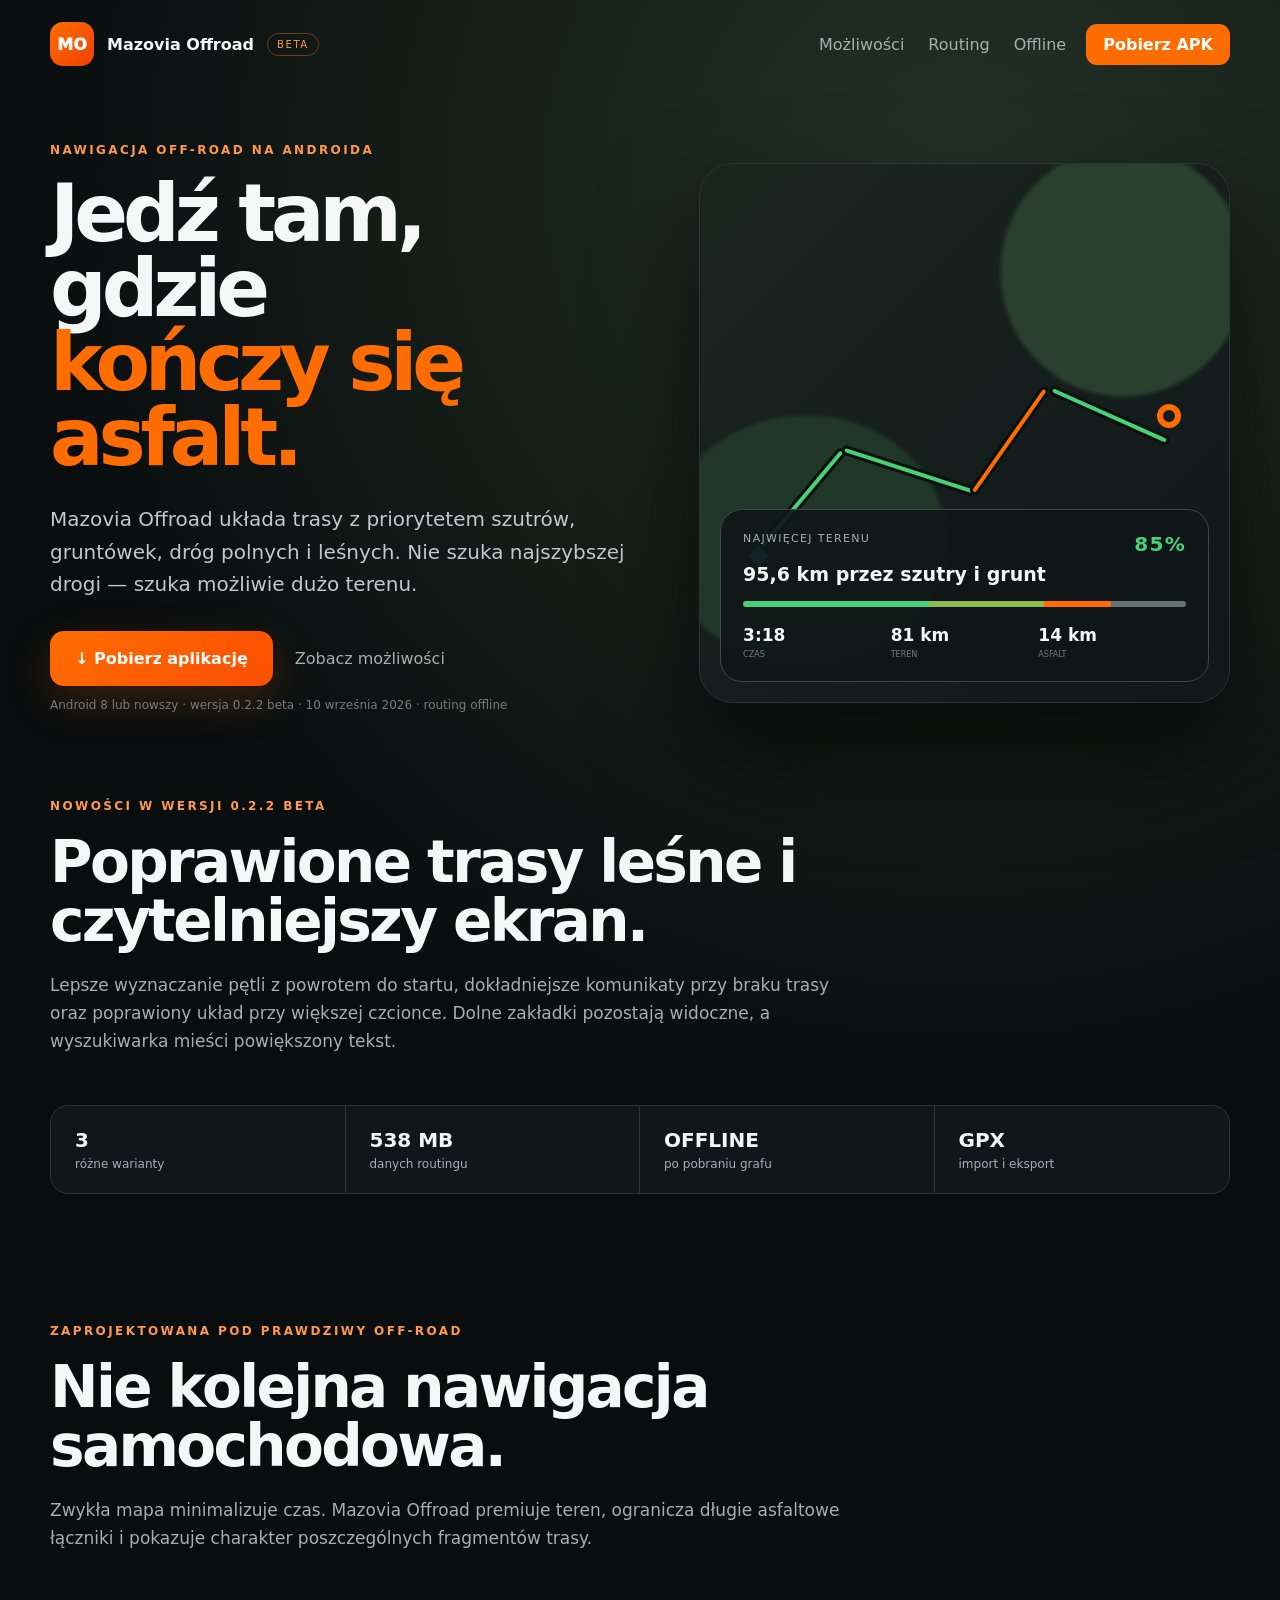
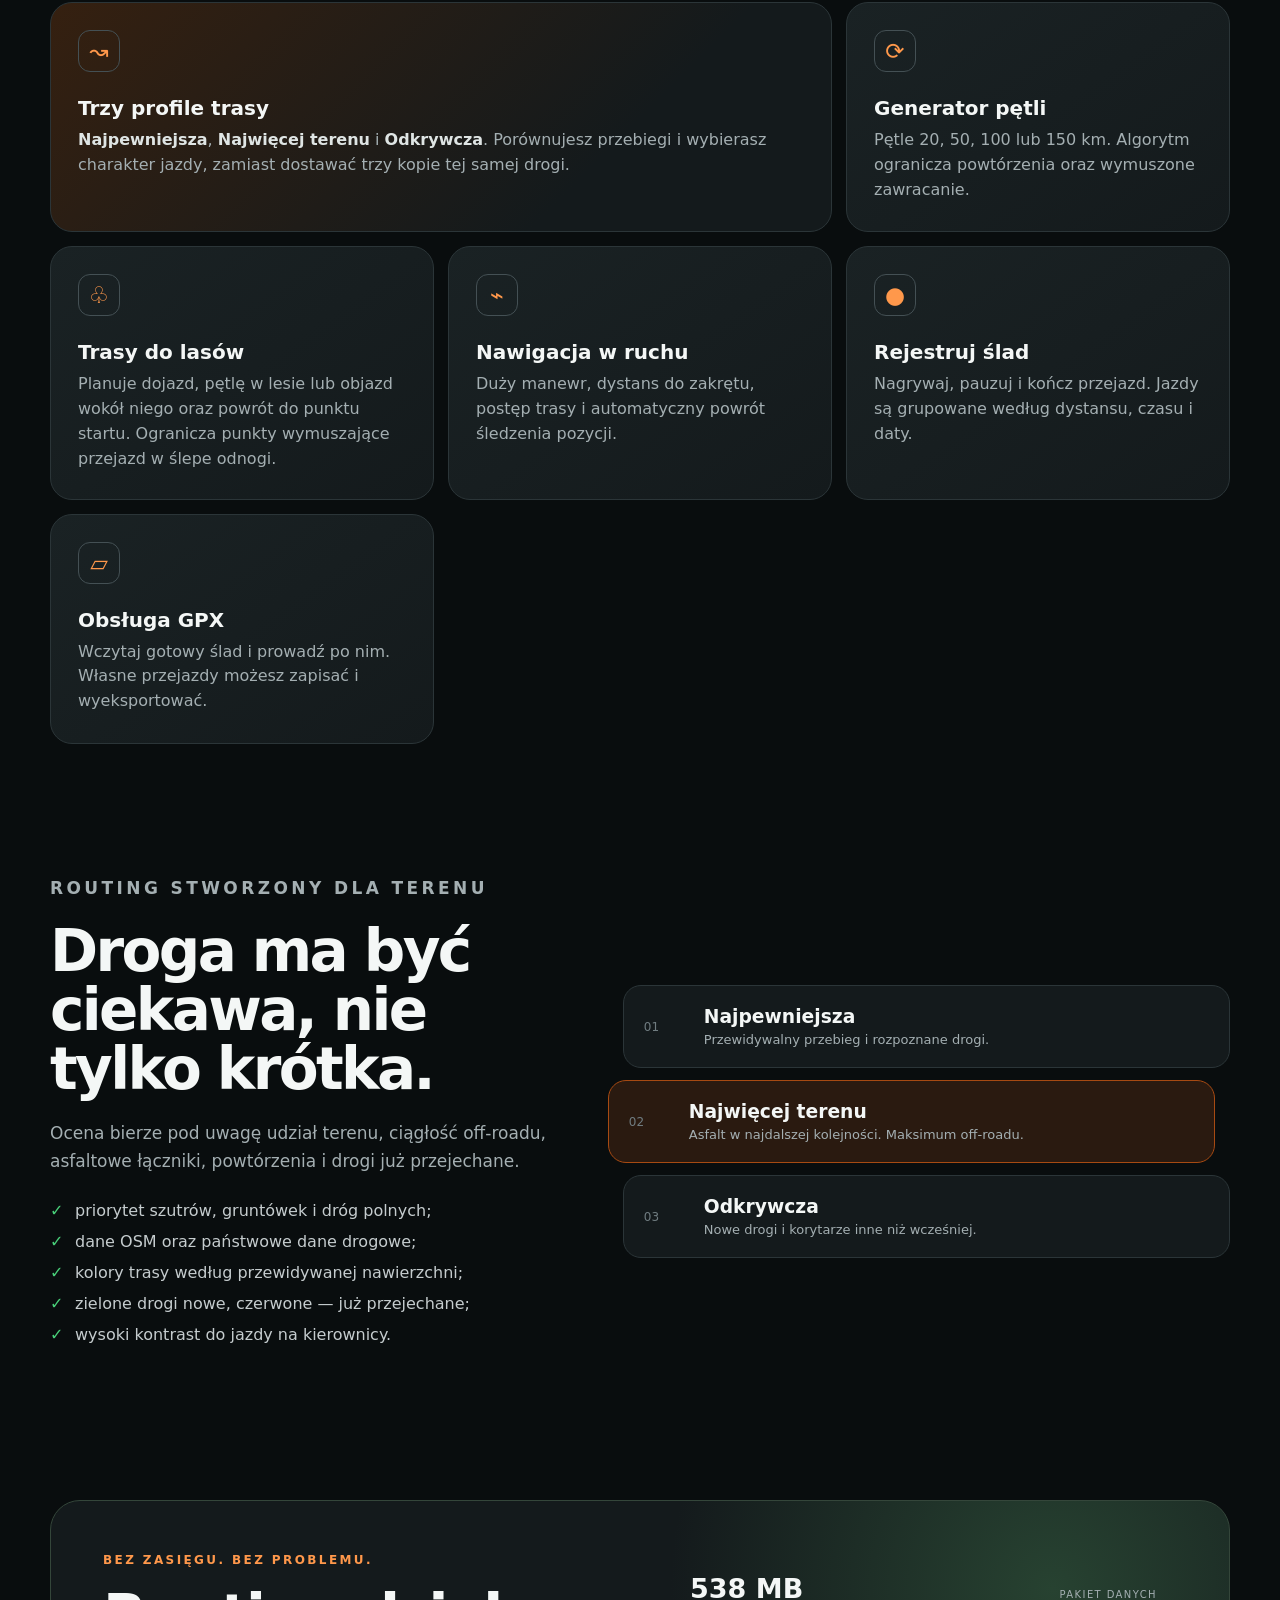
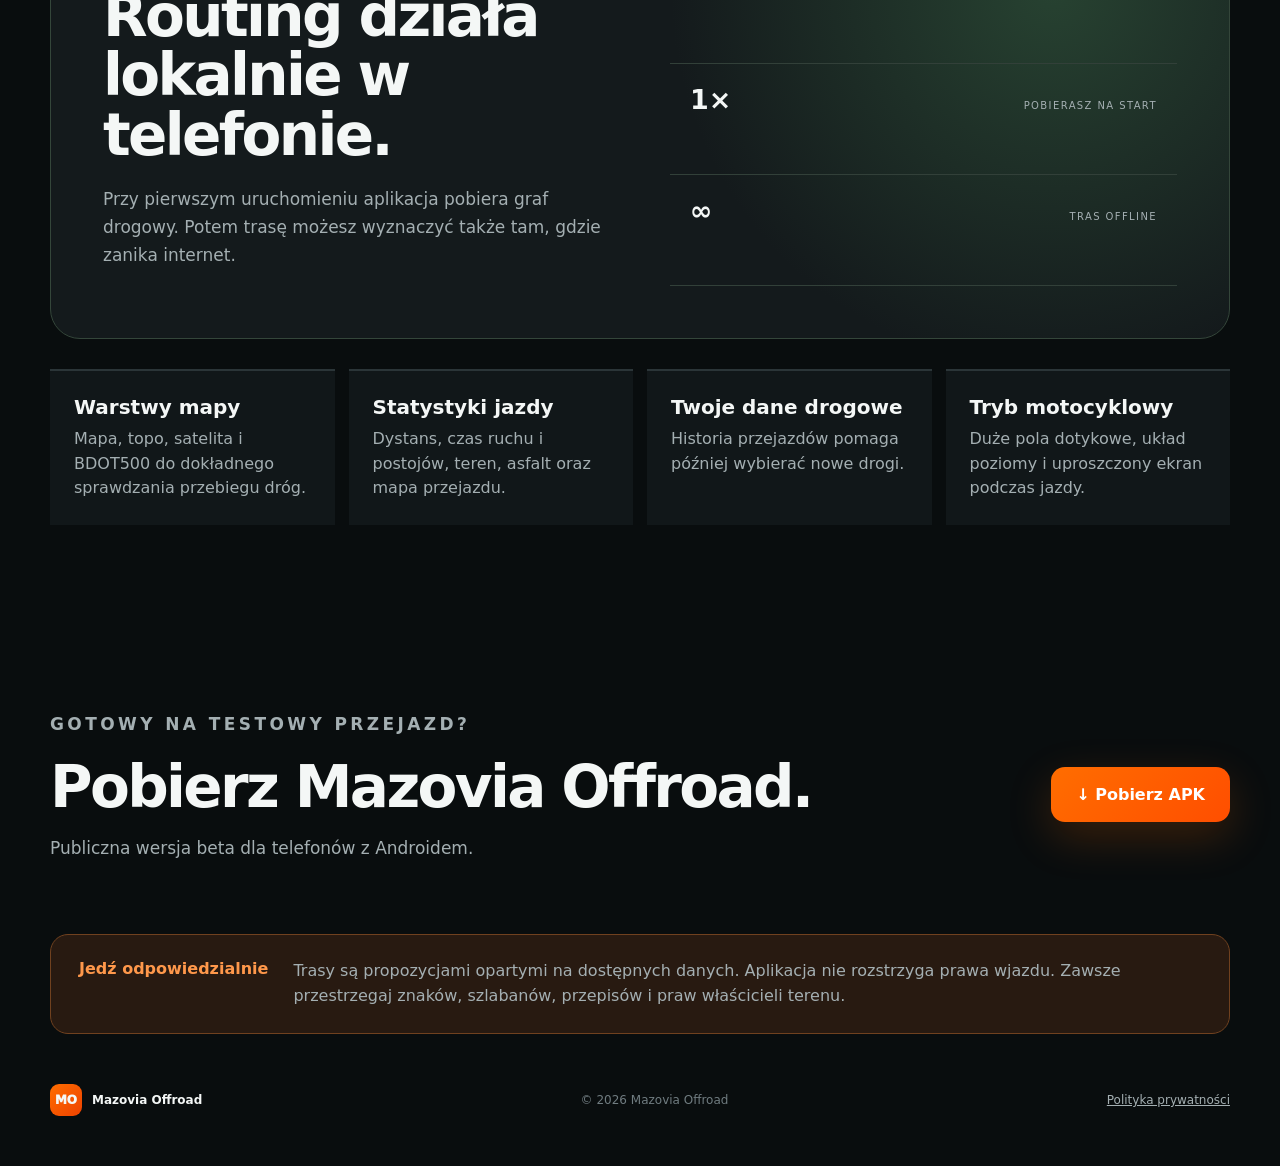
==== commit 47a55f6b: "Update download page for 0.2.2 beta" ====
--- a/index.html
+++ b/index.html
@@ -24,13 +24,15 @@
         <h1>Jedź tam, gdzie<br><span>kończy się asfalt.</span></h1>
         <p class="lead">Mazovia Offroad układa trasy z priorytetem szutrów, gruntówek, dróg polnych i leśnych. Nie szuka najszybszej drogi — szuka możliwie dużo terenu.</p>
         <div class="actions"><a class="download" href="https://github.com/kasparowgaming/mazovia-offroad-download/releases/latest/download/mazovia-offroad.apk">↓ Pobierz aplikację</a><a class="ghost" href="#funkcje">Zobacz możliwości</a></div>
-        <p class="meta">Android 8 lub nowszy · wersja 0.2.1 beta · routing offline</p>
+        <p class="meta">Android 8 lub nowszy · wersja 0.2.2 beta · 10 września 2026 · routing offline</p>
       </div>
       <div class="demo" aria-label="Przykład trasy terenowej">
         <div class="map"><i class="road a"></i><i class="road b"></i><i class="road c"></i><i class="road d"></i><span class="pin">◆</span><span class="goal"></span></div>
         <div class="route-card"><div class="route-head"><span>NAJWIĘCEJ TERENU</span><b>85%</b></div><h3>95,6 km przez szutry i grunt</h3><div class="surface"><i></i><i></i><i></i><i></i></div><div class="numbers"><div><b>3:18</b><small>CZAS</small></div><div><b>81 km</b><small>TEREN</small></div><div><b>14 km</b><small>ASFALT</small></div></div></div>
       </div>
     </section>
+
+    <section class="intro" id="aktualizacja"><p class="eyebrow">NOWOŚCI W WERSJI 0.2.2 BETA</p><h2>Poprawione trasy leśne i czytelniejszy ekran.</h2><p>Lepsze wyznaczanie pętli z powrotem do startu, dokładniejsze komunikaty przy braku trasy oraz poprawiony układ przy większej czcionce. Dolne zakładki pozostają widoczne, a wyszukiwarka mieści powiększony tekst.</p></section>
 
     <section class="proof"><span><b>3</b> różne warianty</span><span><b>538 MB</b> danych routingu</span><span><b>OFFLINE</b> po pobraniu grafu</span><span><b>GPX</b> import i eksport</span></section>
 
@@ -39,7 +41,7 @@
     <section class="features">
       <article class="wide"><span class="icon">↝</span><h3>Trzy profile trasy</h3><p><b>Najpewniejsza</b>, <b>Najwięcej terenu</b> i <b>Odkrywcza</b>. Porównujesz przebiegi i wybierasz charakter jazdy, zamiast dostawać trzy kopie tej samej drogi.</p></article>
       <article><span class="icon">⟳</span><h3>Generator pętli</h3><p>Pętle 20, 50, 100 lub 150 km. Algorytm ogranicza powtórzenia oraz wymuszone zawracanie.</p></article>
-      <article><span class="icon">♧</span><h3>Trasy do lasów</h3><p>Wybiera kompleksy z użyteczną siecią dróg i prowadzi do nich osobnymi wariantami.</p></article>
+      <article><span class="icon">♧</span><h3>Trasy do lasów</h3><p>Planuje dojazd, pętlę w lesie lub objazd wokół niego oraz powrót do punktu startu. Ogranicza punkty wymuszające przejazd w ślepe odnogi.</p></article>
       <article><span class="icon">⌁</span><h3>Nawigacja w ruchu</h3><p>Duży manewr, dystans do zakrętu, postęp trasy i automatyczny powrót śledzenia pozycji.</p></article>
       <article><span class="icon">●</span><h3>Rejestruj ślad</h3><p>Nagrywaj, pauzuj i kończ przejazd. Jazdy są grupowane według dystansu, czasu i daty.</p></article>
       <article><span class="icon">▱</span><h3>Obsługa GPX</h3><p>Wczytaj gotowy ślad i prowadź po nim. Własne przejazdy możesz zapisać i wyeksportować.</p></article>
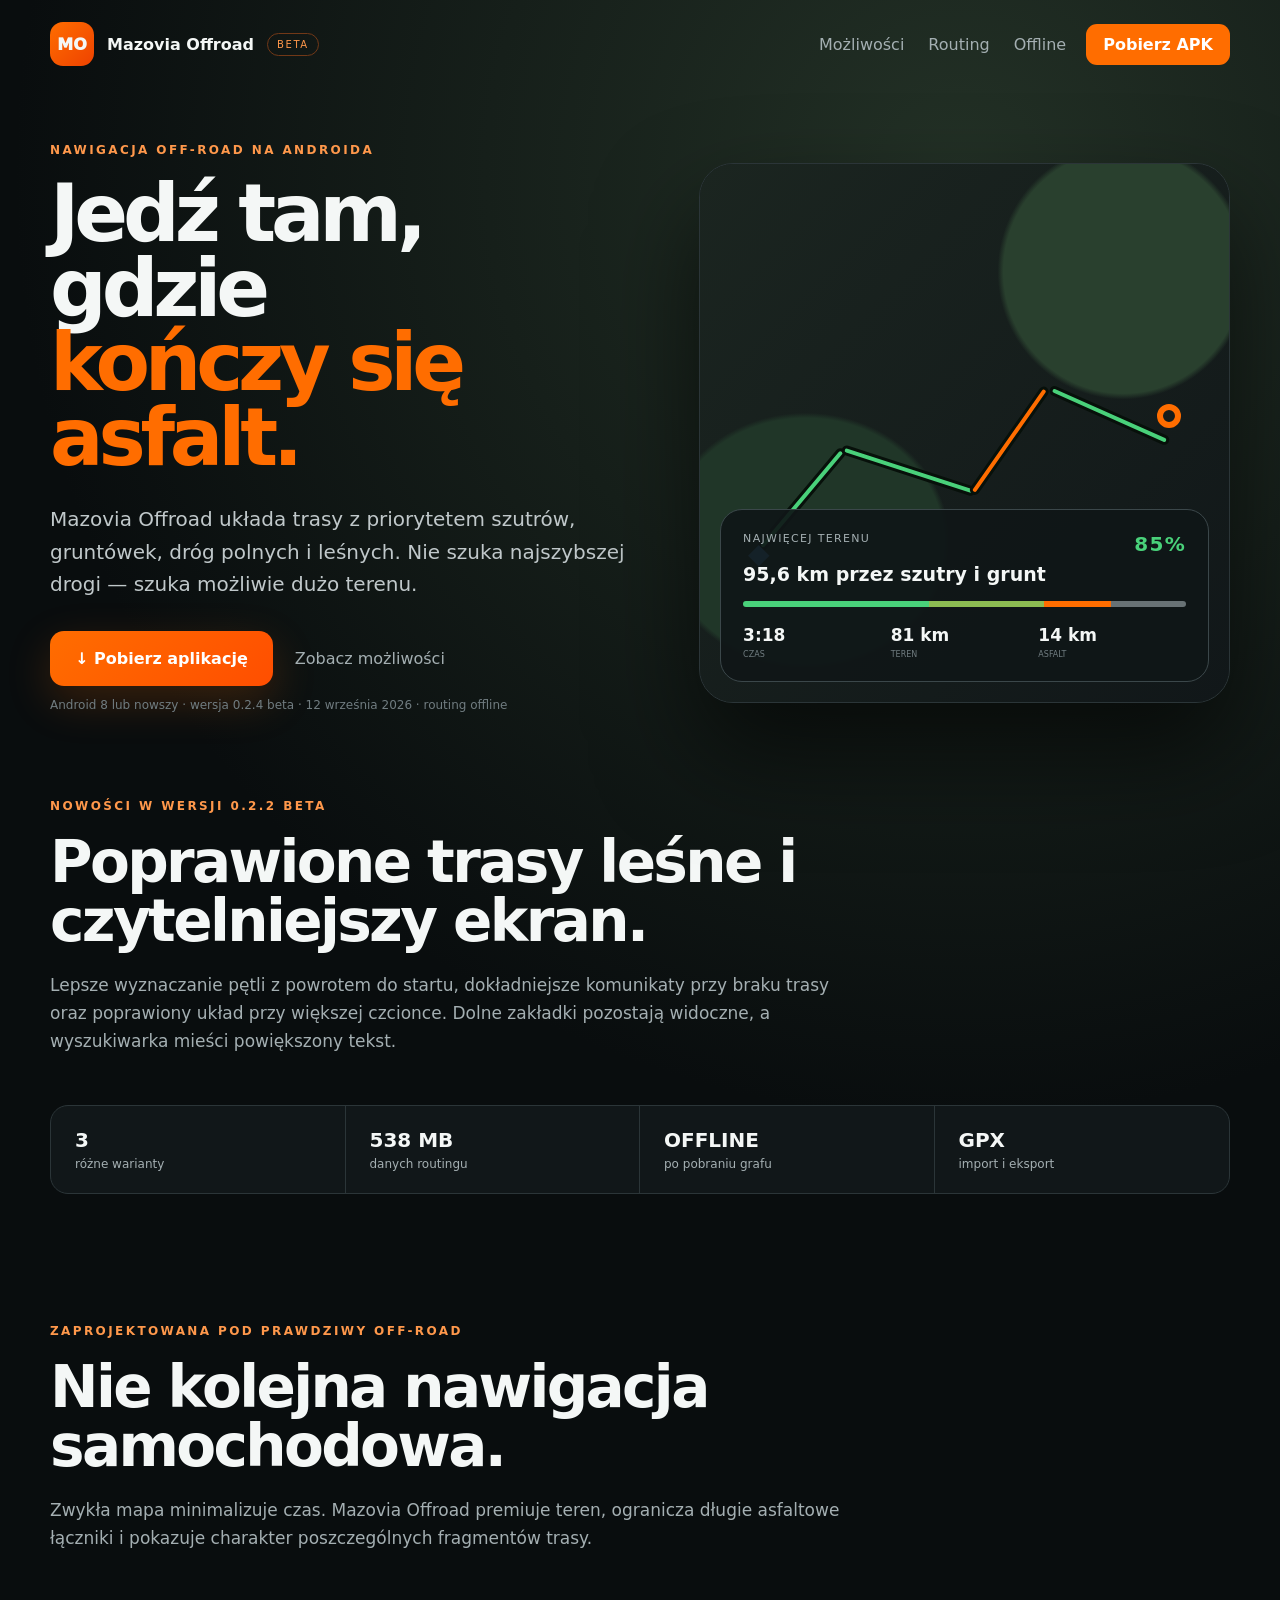
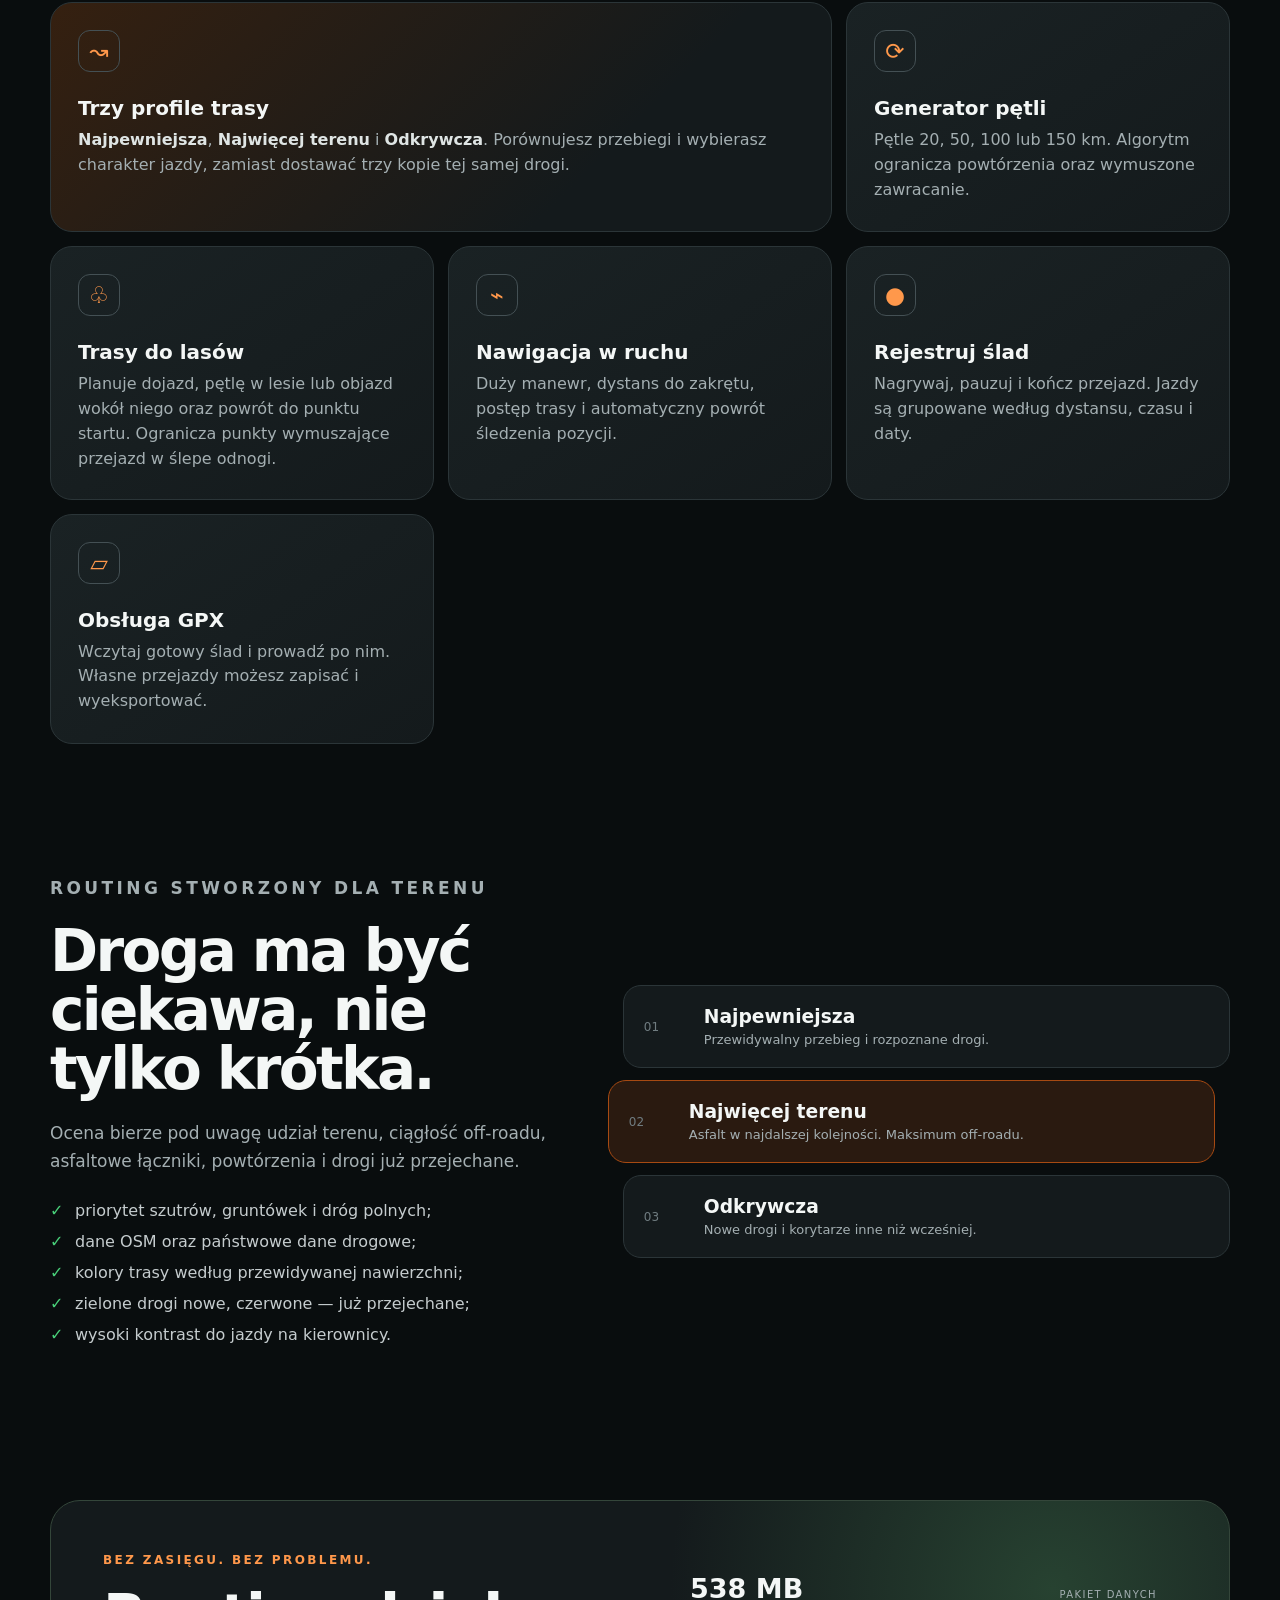
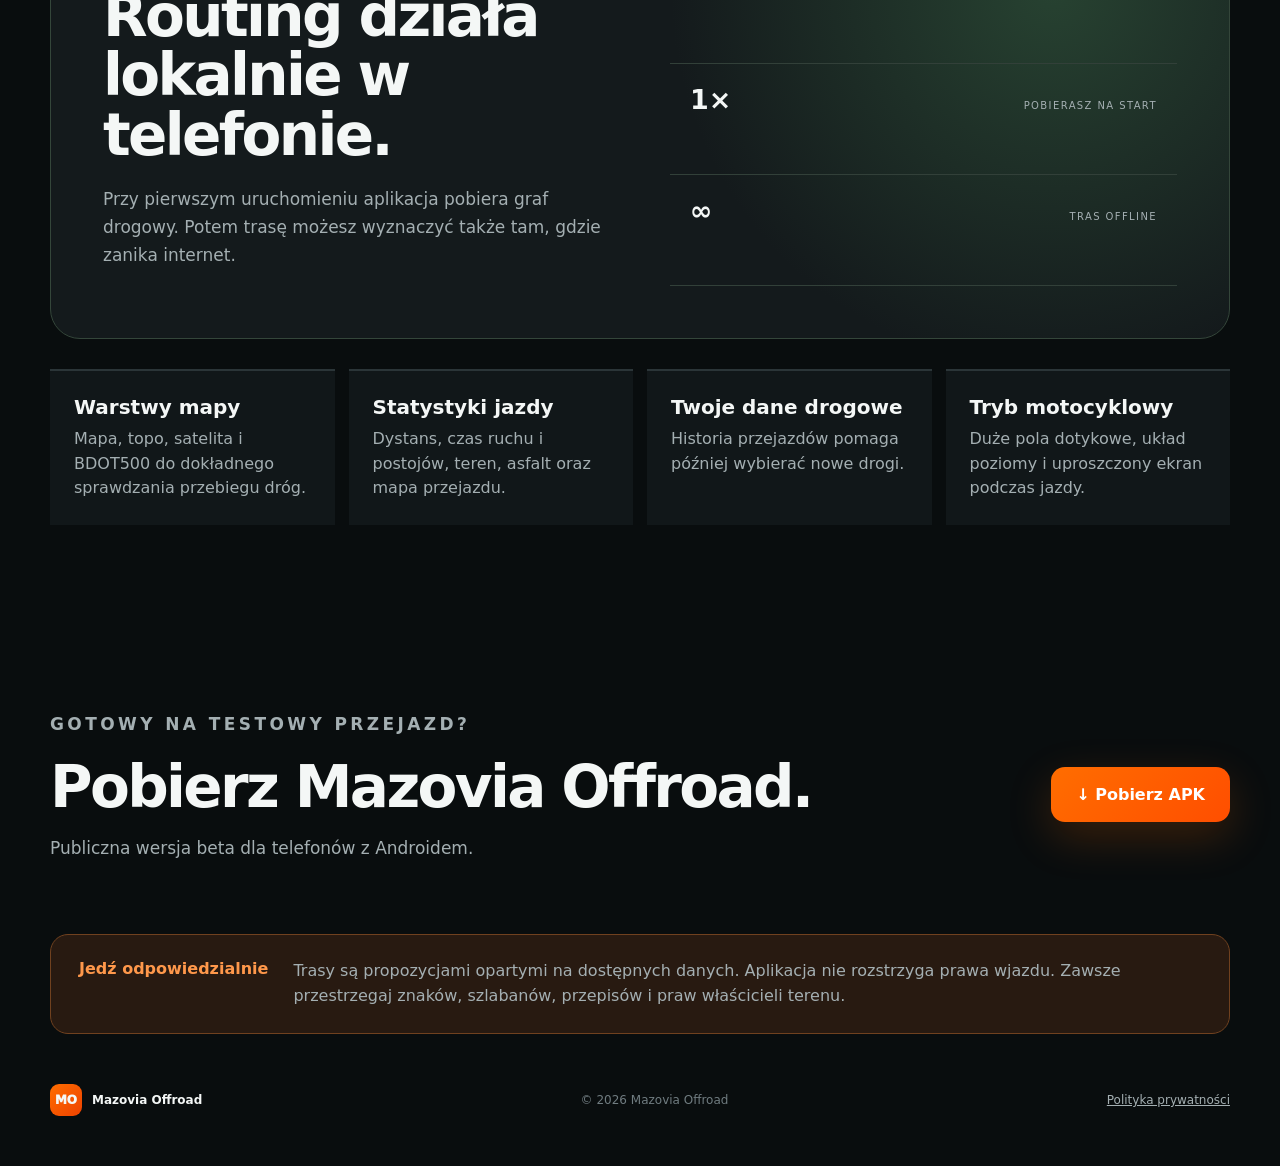
==== commit acd1e426: "Publish app version 0.2.4 beta" ====
--- a/index.html
+++ b/index.html
@@ -24,7 +24,7 @@
         <h1>Jedź tam, gdzie<br><span>kończy się asfalt.</span></h1>
         <p class="lead">Mazovia Offroad układa trasy z priorytetem szutrów, gruntówek, dróg polnych i leśnych. Nie szuka najszybszej drogi — szuka możliwie dużo terenu.</p>
         <div class="actions"><a class="download" href="https://github.com/kasparowgaming/mazovia-offroad-download/releases/latest/download/mazovia-offroad.apk">↓ Pobierz aplikację</a><a class="ghost" href="#funkcje">Zobacz możliwości</a></div>
-        <p class="meta">Android 8 lub nowszy · wersja 0.2.2 beta · 10 września 2026 · routing offline</p>
+        <p class="meta">Android 8 lub nowszy · wersja 0.2.4 beta · 12 września 2026 · routing offline</p>
       </div>
       <div class="demo" aria-label="Przykład trasy terenowej">
         <div class="map"><i class="road a"></i><i class="road b"></i><i class="road c"></i><i class="road d"></i><span class="pin">◆</span><span class="goal"></span></div>
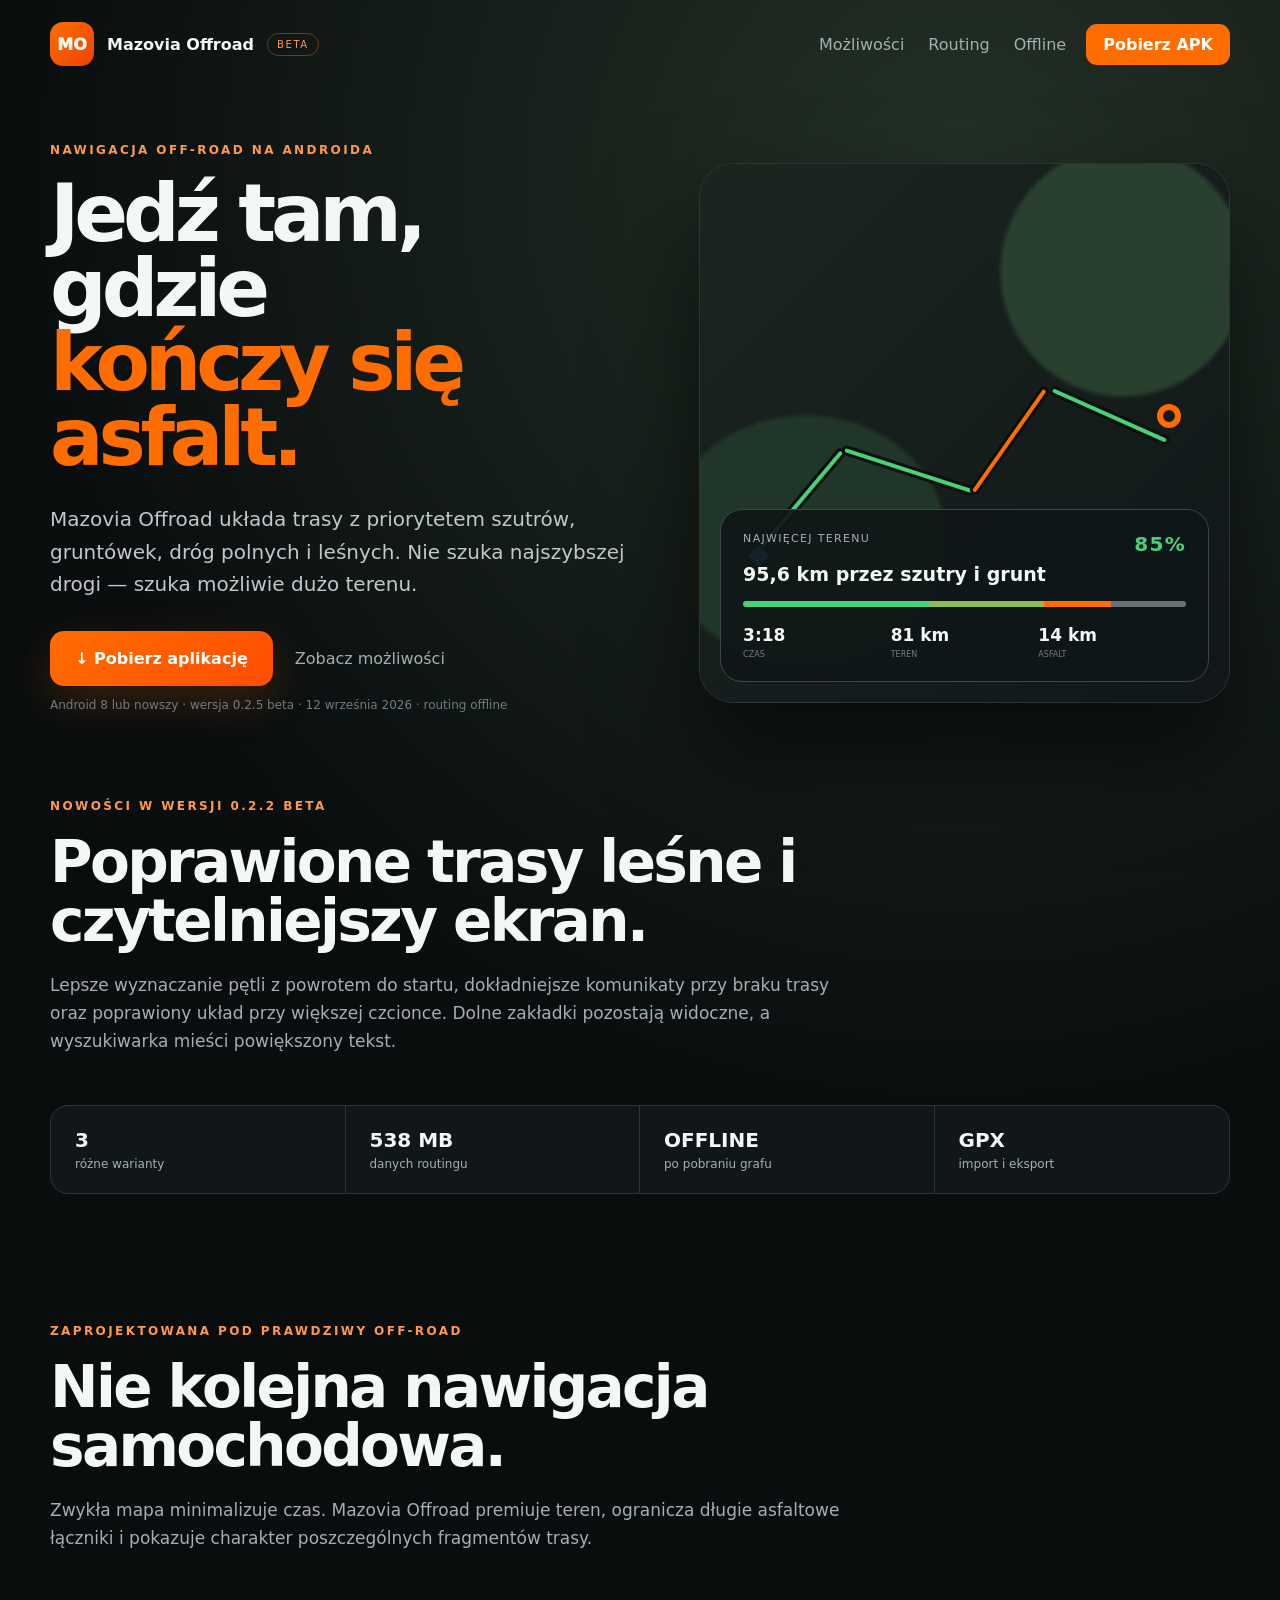
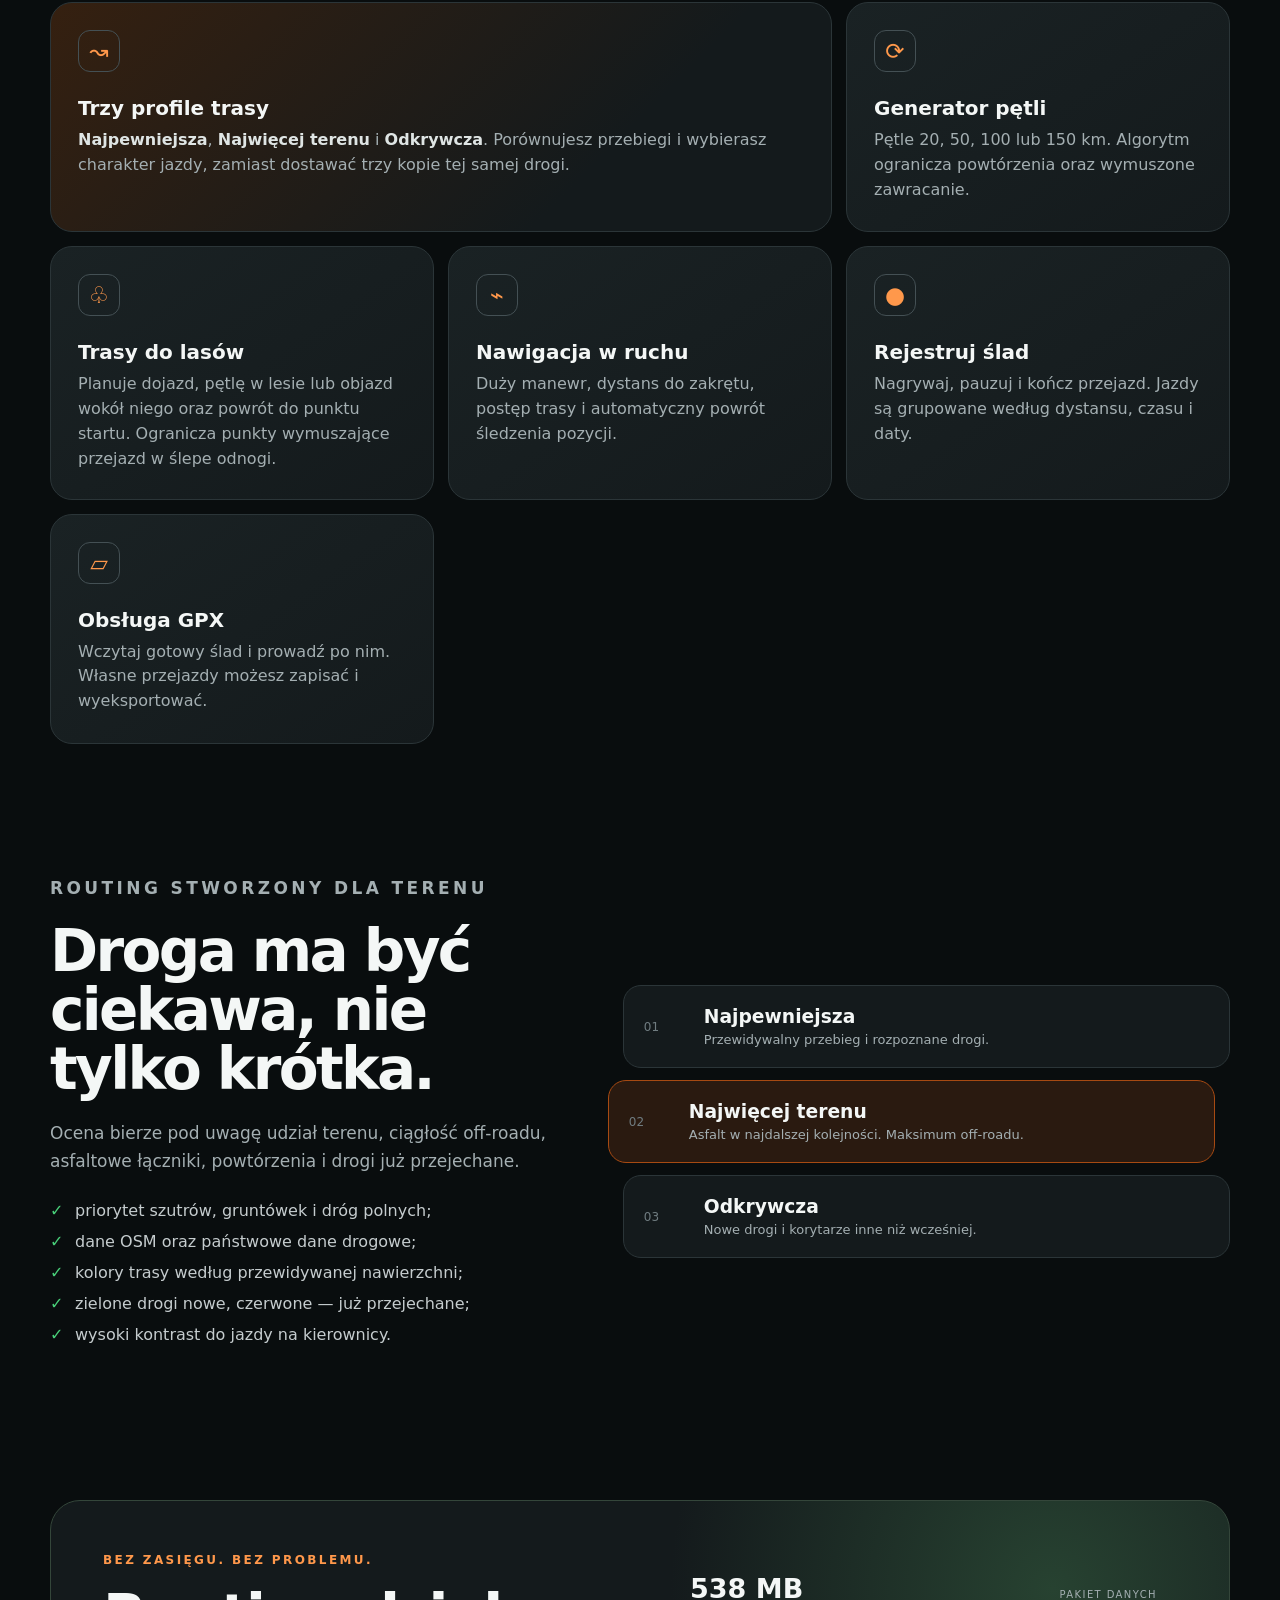
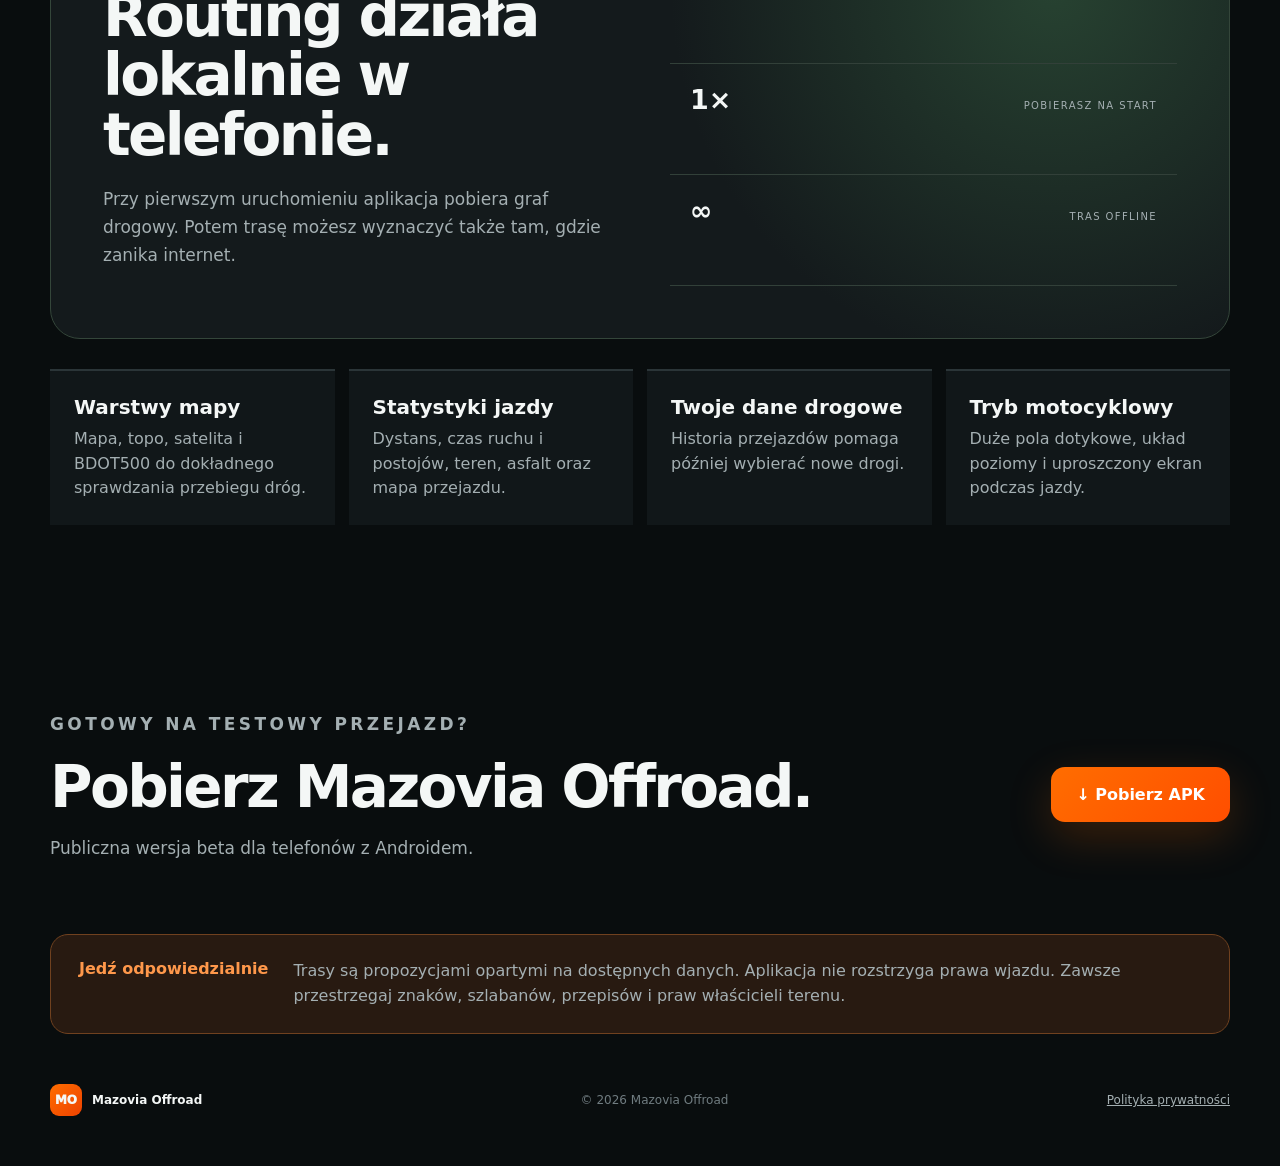
==== commit 2d3bf163: "Publish hotfix version 0.2.5 beta" ====
--- a/index.html
+++ b/index.html
@@ -24,7 +24,7 @@
         <h1>Jedź tam, gdzie<br><span>kończy się asfalt.</span></h1>
         <p class="lead">Mazovia Offroad układa trasy z priorytetem szutrów, gruntówek, dróg polnych i leśnych. Nie szuka najszybszej drogi — szuka możliwie dużo terenu.</p>
         <div class="actions"><a class="download" href="https://github.com/kasparowgaming/mazovia-offroad-download/releases/latest/download/mazovia-offroad.apk">↓ Pobierz aplikację</a><a class="ghost" href="#funkcje">Zobacz możliwości</a></div>
-        <p class="meta">Android 8 lub nowszy · wersja 0.2.4 beta · 12 września 2026 · routing offline</p>
+        <p class="meta">Android 8 lub nowszy · wersja 0.2.5 beta · 12 września 2026 · routing offline</p>
       </div>
       <div class="demo" aria-label="Przykład trasy terenowej">
         <div class="map"><i class="road a"></i><i class="road b"></i><i class="road c"></i><i class="road d"></i><span class="pin">◆</span><span class="goal"></span></div>
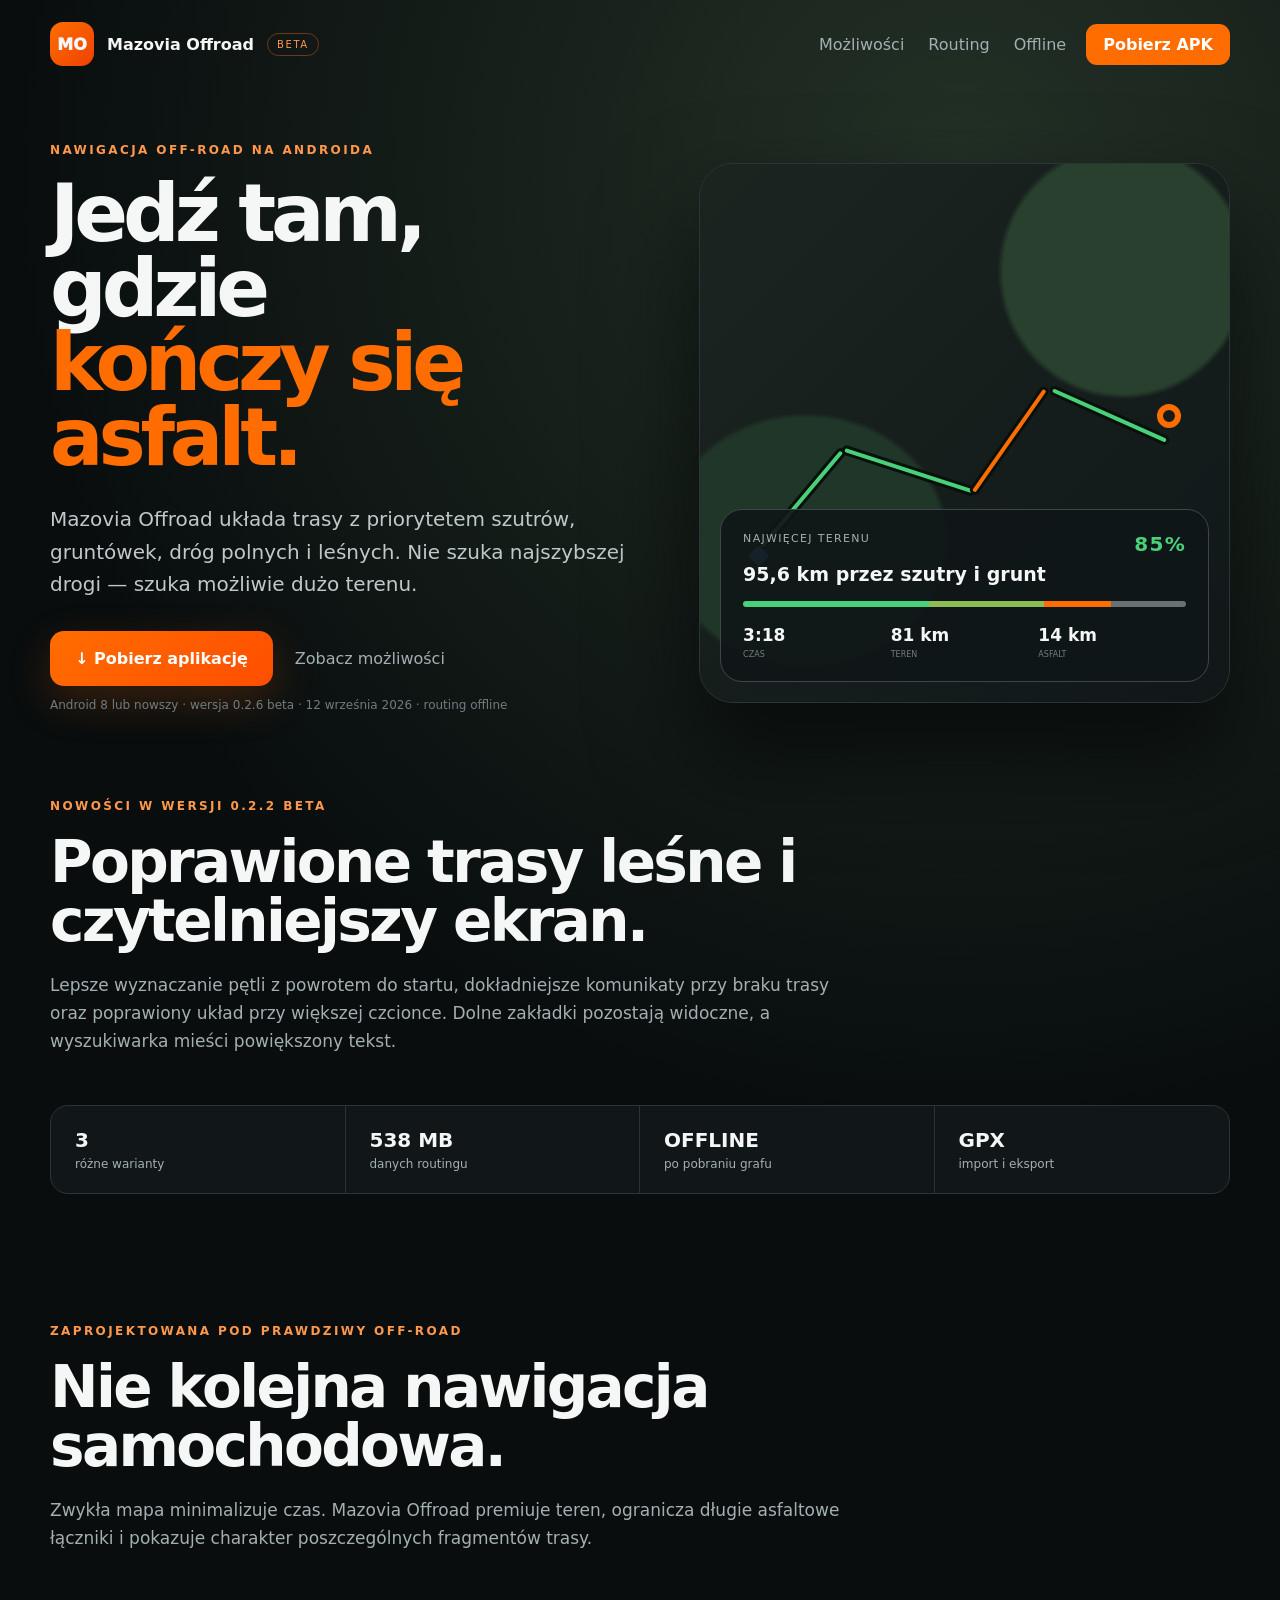
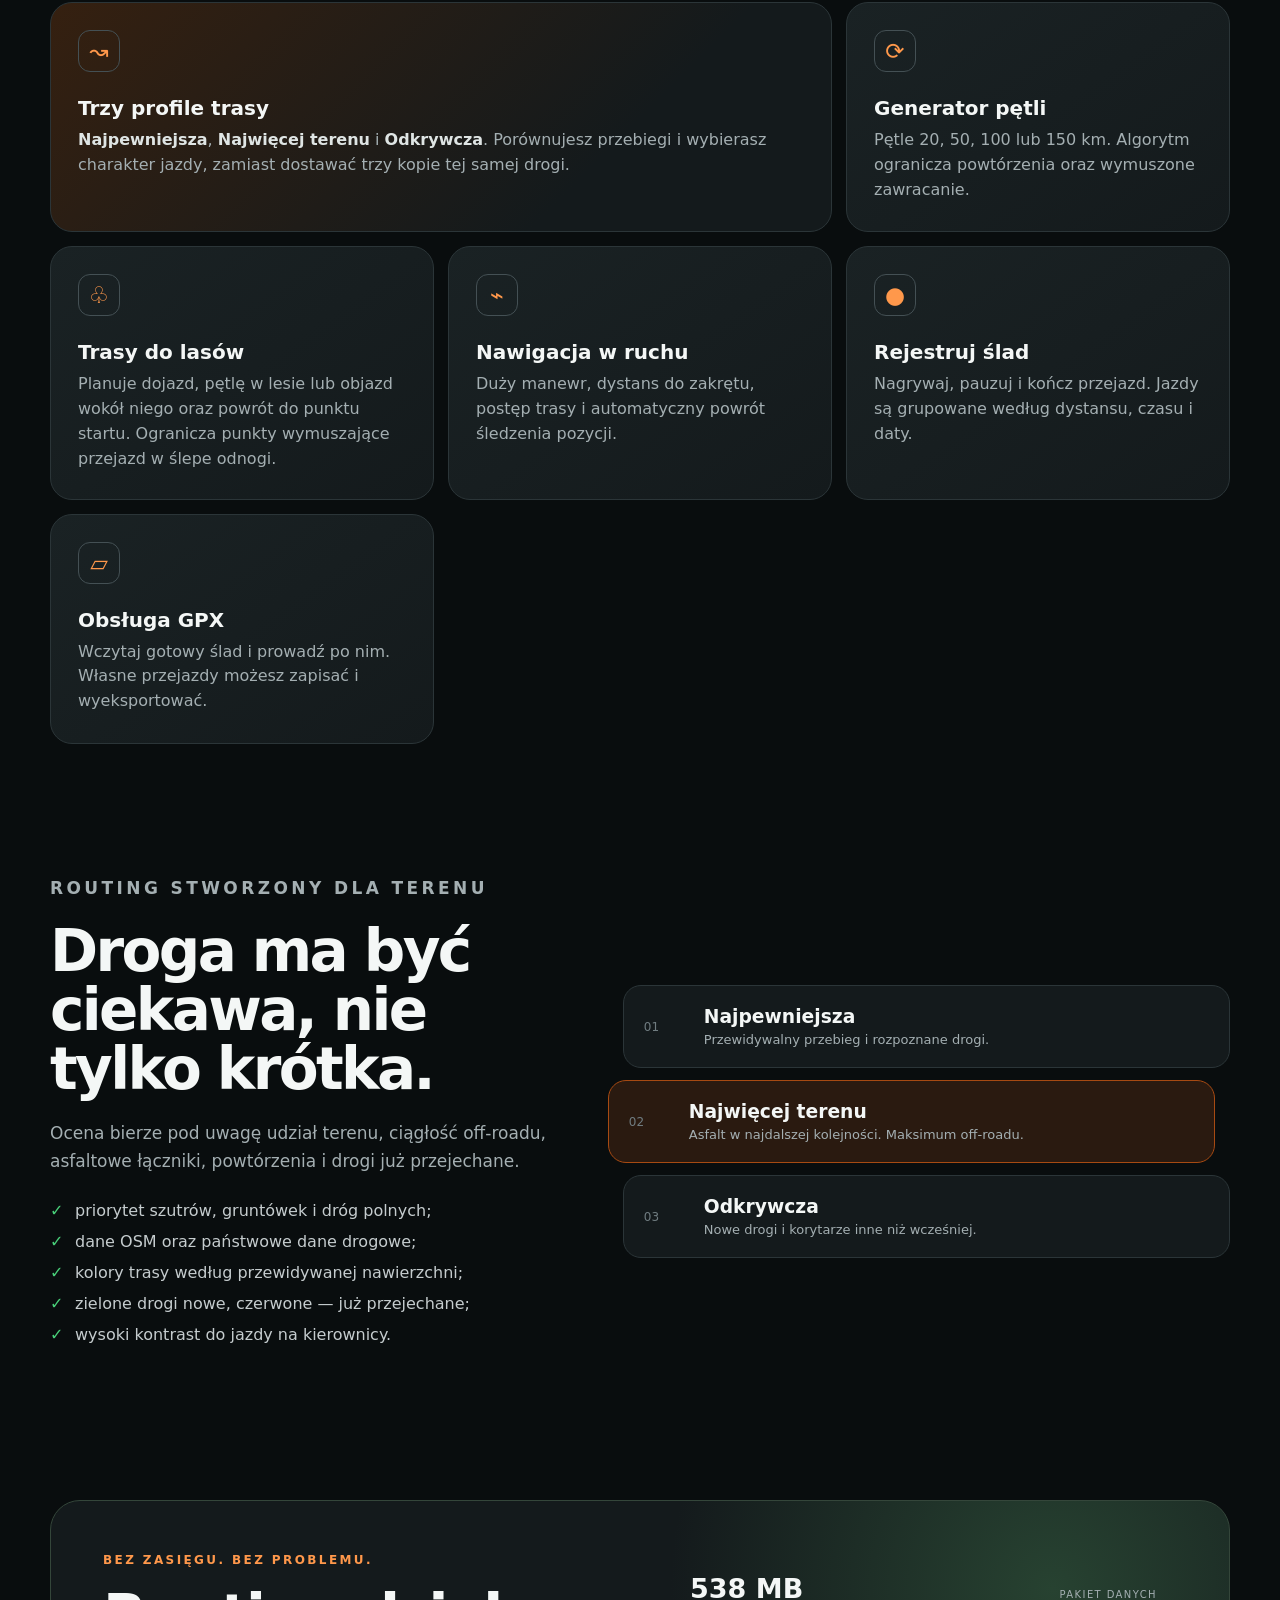
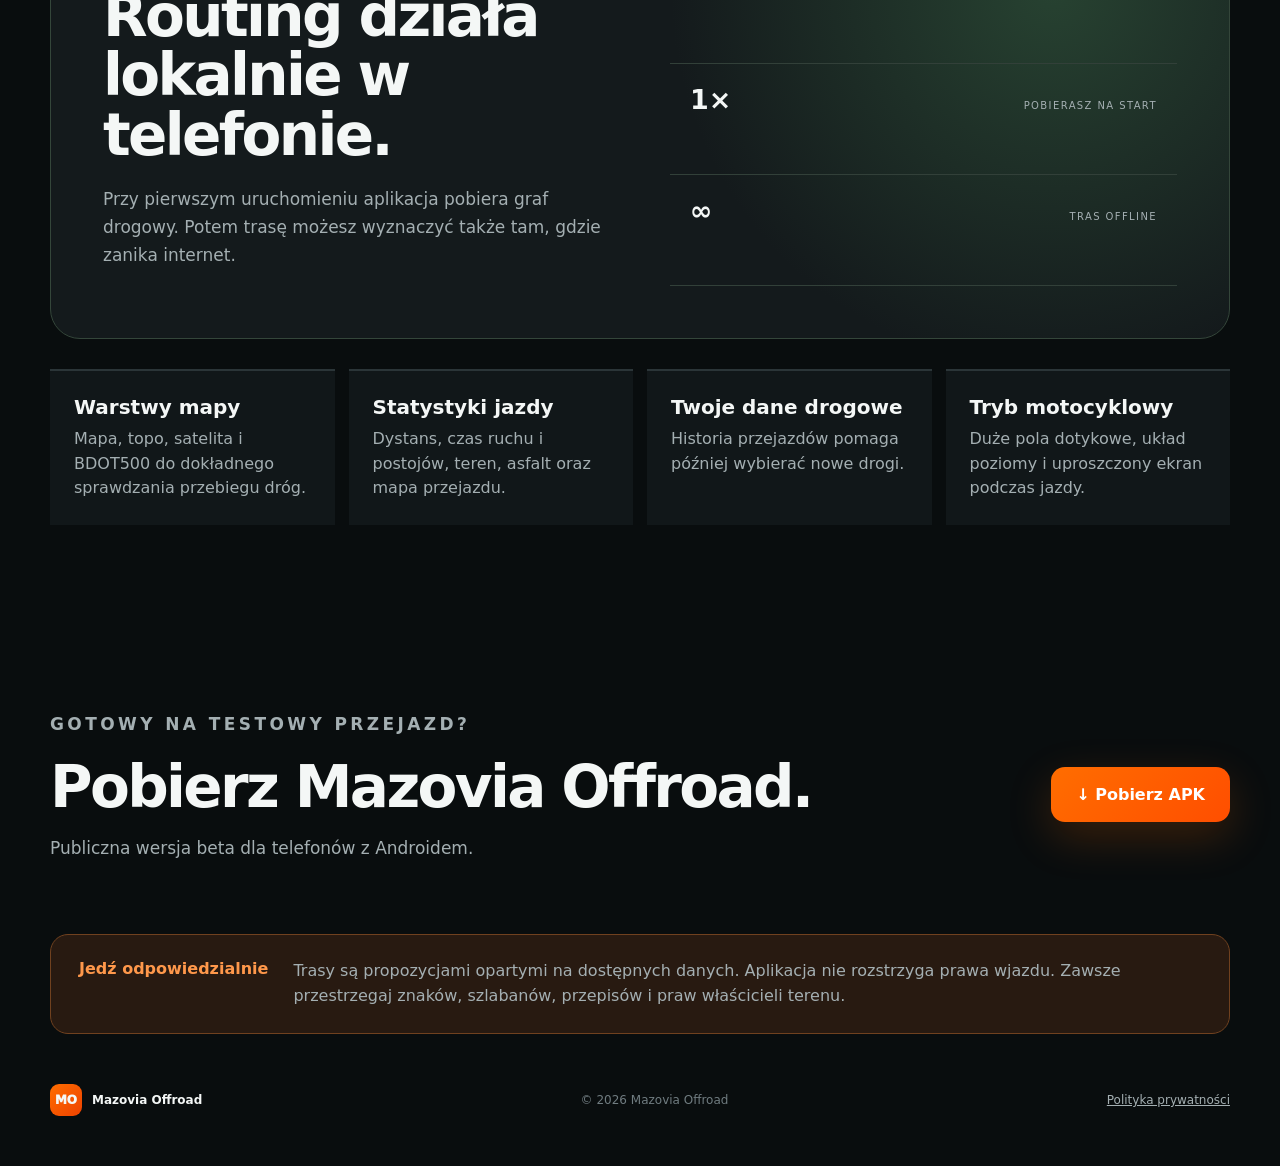
==== commit 60e76e81: "Publish device-verified version 0.2.6 beta" ====
--- a/index.html
+++ b/index.html
@@ -24,7 +24,7 @@
         <h1>Jedź tam, gdzie<br><span>kończy się asfalt.</span></h1>
         <p class="lead">Mazovia Offroad układa trasy z priorytetem szutrów, gruntówek, dróg polnych i leśnych. Nie szuka najszybszej drogi — szuka możliwie dużo terenu.</p>
         <div class="actions"><a class="download" href="https://github.com/kasparowgaming/mazovia-offroad-download/releases/latest/download/mazovia-offroad.apk">↓ Pobierz aplikację</a><a class="ghost" href="#funkcje">Zobacz możliwości</a></div>
-        <p class="meta">Android 8 lub nowszy · wersja 0.2.5 beta · 12 września 2026 · routing offline</p>
+        <p class="meta">Android 8 lub nowszy · wersja 0.2.6 beta · 12 września 2026 · routing offline</p>
       </div>
       <div class="demo" aria-label="Przykład trasy terenowej">
         <div class="map"><i class="road a"></i><i class="road b"></i><i class="road c"></i><i class="road d"></i><span class="pin">◆</span><span class="goal"></span></div>
